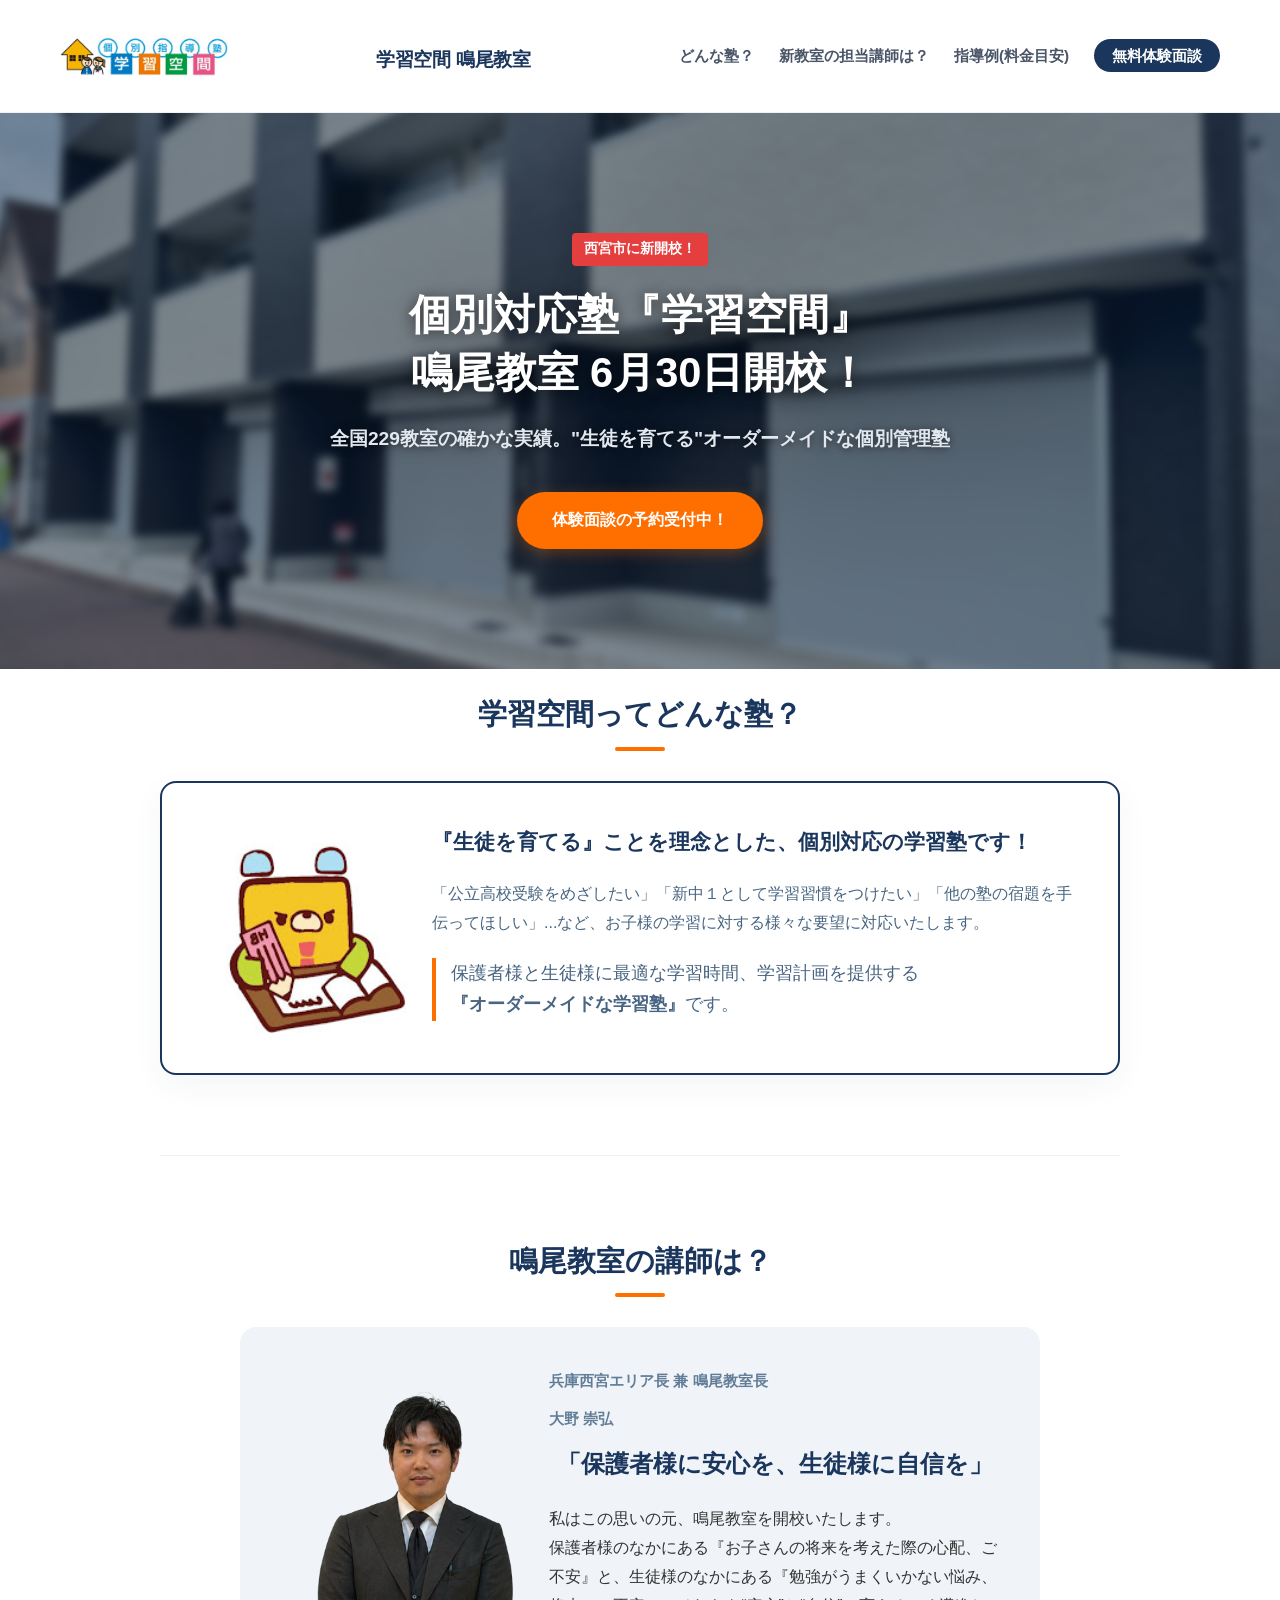
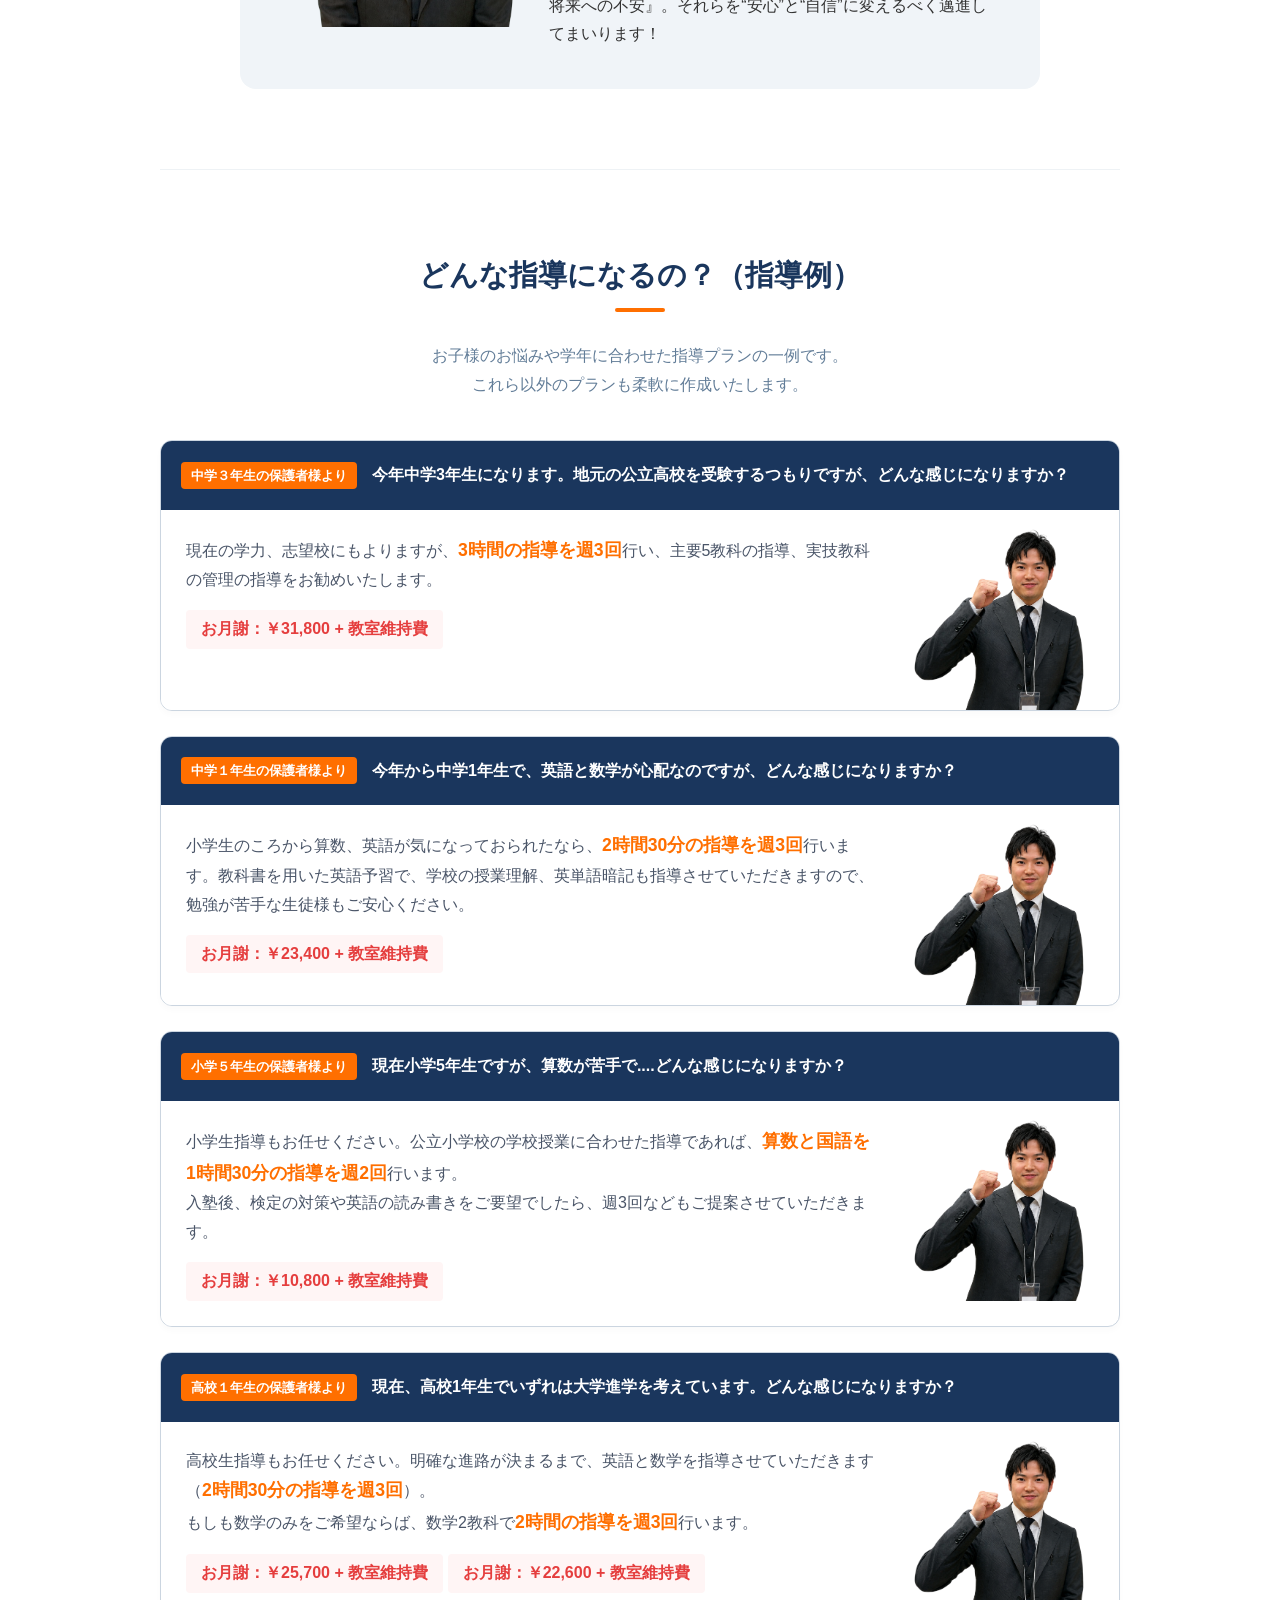
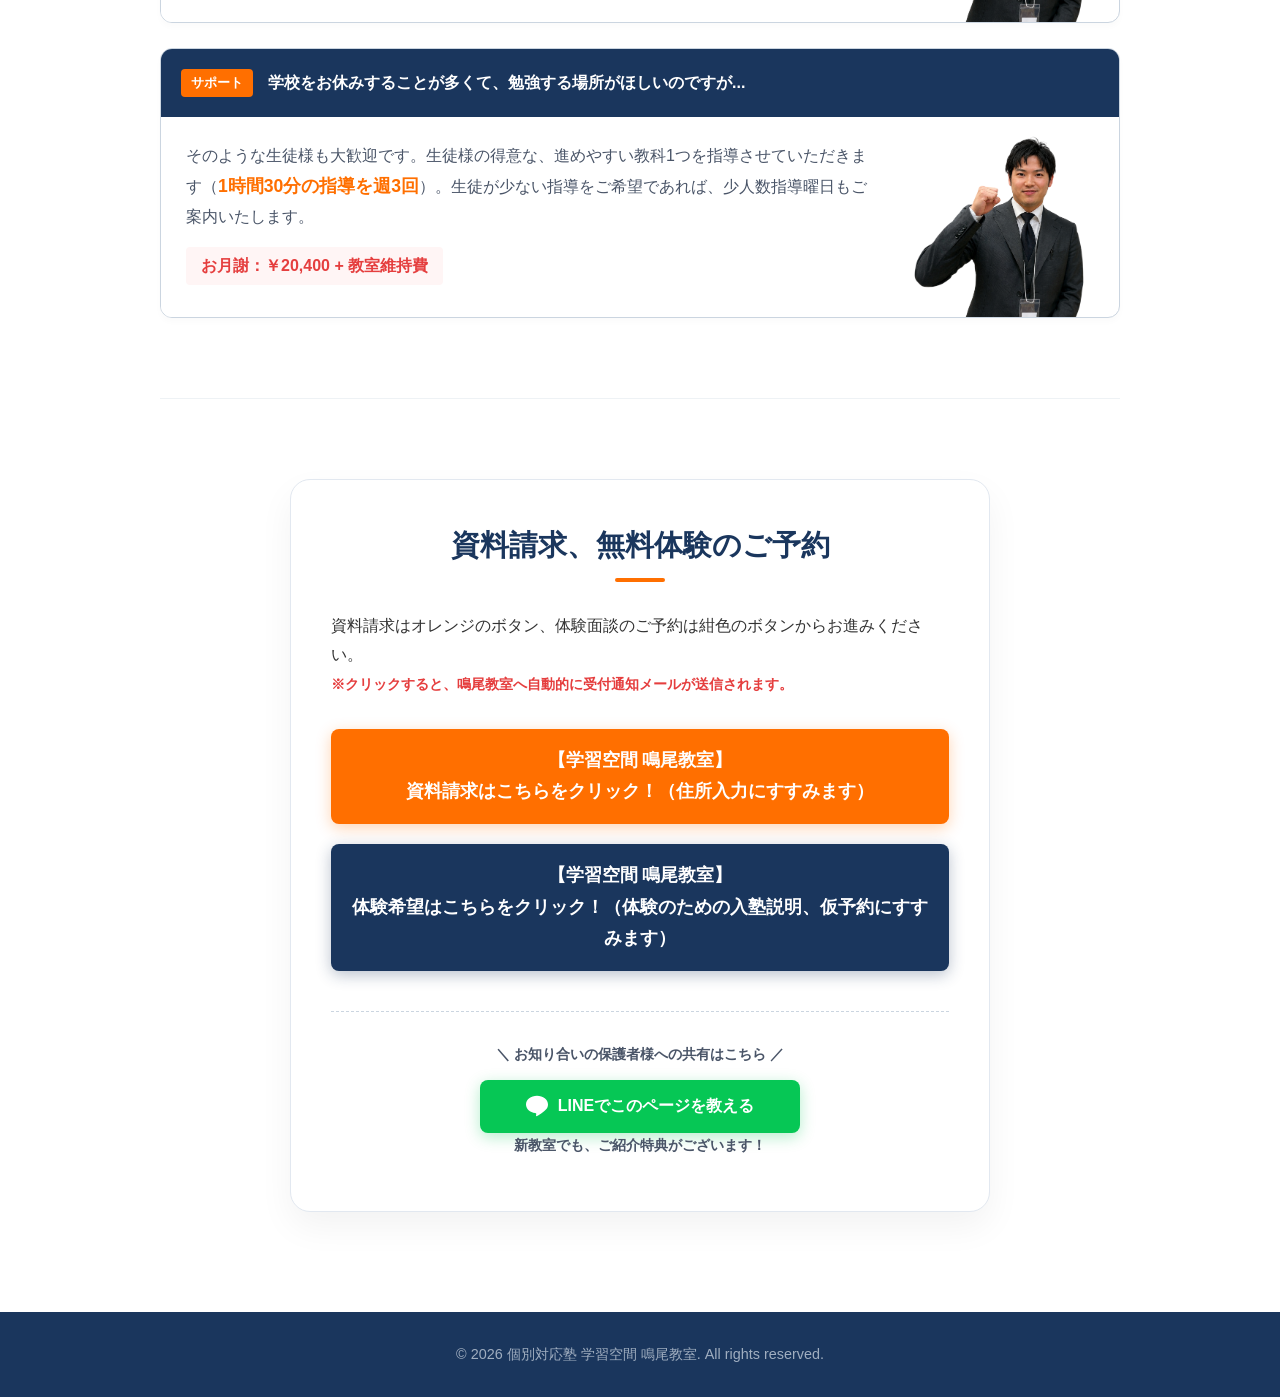
==== website-鳴尾教室紹介/index.html @ 2c4580c9 "Add files via upload" ====
<!DOCTYPE html>
<html lang="ja">

<head>
    <meta charset="UTF-8">
    <meta name="viewport" content="width=device-width, initial-scale=1.0">
    <meta name="description" content="sample text sample text sample text sample text sample text sample text ">
    <title>個別対応塾 学習空間 鳴尾教室 | 6月30日開校！</title>

    <link rel="preconnect" href="https://fonts.googleapis.com">
    <link rel="preconnect" href="https://fonts.gstatic.com" crossorigin>
    <link href="https://fonts.googleapis.com/css2?family=Noto+Sans+JP:wght@100..900&display=swap" rel="stylesheet">

    <link rel="stylesheet" href="./assets/css/sanitize.css">
    <link rel="stylesheet" href="./assets/css/style.css">
</head>

<body>

    <header class="header">
        <div class="header-container">
            <a href="https://gakushu-kukan.com/"><img class="about-image-logo01" src="./assets/images/GK_logo01.png" width="60%" height="60%" alt="About image"></a>
            <h1 class="logo">
                <a href="#">学習空間 鳴尾教室</a>
            </h1>
            <nav class="nav">
                <ul>
                    <li><a href="#about">どんな塾？</a></li>
                    <li><a href="#message">新教室の担当講師は？</a></li>
                    <li><a href="#faq">指導例(料金目安)</a></li>
                    <li><a href="#contact" class="nav-btn">無料体験面談</a></li>
                </ul>
            </nav>
        </div>
    </header>

    <section class="hero">
        <div class="hero-content">
            <span class="badge">西宮市に新開校！</span>
            <h2>個別対応塾『学習空間』<br>鳴尾教室 6月30日開校！</h2>
            <p>全国229教室の確かな実績。"生徒を育てる"オーダーメイドな個別管理塾</p>
            <a href="#contact" class="btn hero-btn">体験面談の予約受付中！</a>
        </div>
    </section>

    <main class="main-content">

        <section id="about" class="section">
            <h3 class="section-title">学習空間ってどんな塾？</h3>
            <div class="about-card">
                <figure class="about"> <img class="about-image-gakkuma01" src="./assets/images/gakkuma01.jpg" width="200" height="210" alt="About image"> <figcaption class="about-caption"> <h4>『生徒を育てる』ことを理念とした、個別対応の学習塾です！</h4>
                        <p>「公立高校受験をめざしたい」「新中１として学習習慣をつけたい」「他の塾の宿題を手伝ってほしい」...など、お子様の学習に対する様々な要望に対応いたします。</p>
                        <p class="highlight-text">保護者様と生徒様に最適な学習時間、学習計画を提供する<br><strong>『オーダーメイドな学習塾』</strong>です。</p>
                        </figcaption>    
                </figure>
            </div>
        </section>

        <hr class="divider">

        <section id="message" class="section">
            <h3 class="section-title">鳴尾教室の講師は？</h3>
                <div class="message-box">
                    <figure class="about"> <img class="about-image" src="./assets/images/Tutor_naruo_03.png" width="250" height="260" alt="About image"> <figcaption class="about-caption"> <p class="role">兵庫西宮エリア長 兼 鳴尾教室長</p>
                            <p class="role">大野 崇弘</p>
                            <h4>「保護者様に安心を、生徒様に自信を」</h4>
                            <p>私はこの思いの元、鳴尾教室を開校いたします。</p>
                            <p>保護者様のなかにある『お子さんの将来を考えた際の心配、ご不安』と、生徒様のなかにある『勉強がうまくいかない悩み、将来への不安』。それらを“安心”と“自信”に変えるべく邁進してまいります！</p>
                        </figcaption>    
                    </figure>
                </div>
        </section>

        <hr class="divider">

        <section id="faq" class="section">
            <h3 class="section-title">どんな指導になるの？（指導例）</h3>
            <p class="section-lead">お子様のお悩みや学年に合わせた指導プランの一例です。<br>
                これら以外のプランも柔軟に作成いたします。</p>
            
            <div class="faq-container">
                <div class="faq-item">
                    <div class="faq-question">
                        <span class="q-badge">中学３年生の保護者様より</span>
                        <p>今年中学3年生になります。地元の公立高校を受験するつもりですが、どんな感じになりますか？</p>
                    </div>
                    <figure class="about-presentation"> <div class="faq-answer">
                            <p>現在の学力、志望校にもよりますが、<strong>3時間の指導を週3回</strong>行い、主要5教科の指導、実技教科の管理の指導をお勧めいたします。</p>
                            <p class="price">お月謝：￥31,800 + 教室維持費</p>
                        </div>
                        <img class="about-image-tutor04" src="./assets/images/Tutor_naruo_04.png" width="200" height="200" alt="About image"> </figure>                
                </div>

                <div class="faq-item">
                    <div class="faq-question">
                        <span class="q-badge">中学１年生の保護者様より</span>
                        <p>今年から中学1年生で、英語と数学が心配なのですが、どんな感じになりますか？</p>
                    </div>
                    <figure class="about-presentation"> <div class="faq-answer">
                            <p>小学生のころから算数、英語が気になっておられたなら、<strong>2時間30分の指導を週3回</strong>行います。教科書を用いた英語予習で、学校の授業理解、英単語暗記も指導させていただきますので、勉強が苦手な生徒様もご安心ください。</p>
                            <p class="price">お月謝：￥23,400 + 教室維持費</p>
                        </div>
                        <img class="about-image-tutor04" src="./assets/images/Tutor_naruo_04.png" width="200" height="200" alt="About image"> </figure>       
                </div>

                <div class="faq-item">
                    <div class="faq-question">
                        <span class="q-badge">小学５年生の保護者様より</span>
                        <p>現在小学5年生ですが、算数が苦手で....どんな感じになりますか？</p>
                    </div>
                    <figure class="about-presentation"> <div class="faq-answer">
                            <p>小学生指導もお任せください。公立小学校の学校授業に合わせた指導であれば、<strong>算数と国語を1時間30分の指導を週2回</strong>行います。</p>
                            <p>入塾後、検定の対策や英語の読み書きをご要望でしたら、週3回などもご提案させていただきます。</p>
                            <p class="price">お月謝：￥10,800 + 教室維持費</p>
                        </div>
                        <img class="about-image-tutor04" src="./assets/images/Tutor_naruo_04.png" width="200" height="200" alt="About image"> </figure>       
                </div>

                <div class="faq-item">
                    <div class="faq-question">
                        <span class="q-badge">高校１年生の保護者様より</span>
                        <p>現在、高校1年生でいずれは大学進学を考えています。どんな感じになりますか？</p>
                    </div>
                    <figure class="about-presentation"> <div class="faq-answer">
                            <p>高校生指導もお任せください。明確な進路が決まるまで、英語と数学を指導させていただきます（<strong>2時間30分の指導を週3回</strong>）。<br>もしも数学のみをご希望ならば、数学2教科で<strong>2時間の指導を週3回</strong>行います。</p>
                            <p class="price">お月謝：￥25,700 + 教室維持費</p>
                            <p class="price">お月謝：￥22,600 + 教室維持費</p>
                        </div>
                        <img class="about-image-tutor04" src="./assets/images/Tutor_naruo_04.png" width="200" height="200" alt="About image"> </figure>  
                </div>

                <div class="faq-item">
                    <div class="faq-question">
                        <span class="q-badge">サポート</span>
                        <p>学校をお休みすることが多くて、勉強する場所がほしいのですが...</p>
                    </div>
                    <figure class="about-presentation"> <div class="faq-answer">
                            <p>そのような生徒様も大歓迎です。生徒様の得意な、進めやすい教科1つを指導させていただきます（<strong>1時間30分の指導を週3回</strong>）。生徒が少ない指導をご希望であれば、少人数指導曜日もご案内いたします。</p>
                            <p class="price">お月謝：￥20,400 + 教室維持費</p>
                        </div>
                        <img class="about-image-tutor04" src="./assets/images/Tutor_naruo_04.png" width="200" height="200" alt="About image"> </figure>  
                </div>
            </div>
        </section>

        <hr class="divider">

        <section id="contact" class="section">
            <div class="contact-box">
                <h3 class="section-title">資料請求、無料体験のご予約</h3>
                <p class="contact-lead">資料請求はオレンジのボタン、体験面談のご予約は紺色のボタンからお進みください。
                    <br><span style="font-size: 0.9rem; color: #e53e3e; font-weight: bold;">※クリックすると、鳴尾教室へ自動的に受付通知メールが送信されます。</span></p>
                
                <div class="contact-links-container">
                    <a href="https://gakushu-kukan.net/2/gkform/form?f=mqEOOa2jtsBx" target="_blank" class="btn submit-btn" onclick="sendNotification('資料請求ボタン');">
                        【学習空間 鳴尾教室】<br>資料請求はこちらをクリック！（住所入力にすすみます）
                    </a>
                    
                    <a href="https://gakushu-kukan.net/2/gkform/form?f=J35WNnVcbV0r" target="_blank" class="btn submit-btn btn-secondary" onclick="sendNotification('体験希望ボタン');">
                        【学習空間 鳴尾教室】<br>体験希望はこちらをクリック！（体験のための入塾説明、仮予約にすすみます）
                    </a>
                </div>
                
<div class="share-box">
                    <p class="share-lead">＼ お知り合いの保護者様への共有はこちら ／</p>
                    <a href="https://social-plugins.line.me/lineit/share?url=https://gakushu-kukan.com/" target="_blank" class="btn line-share-btn">
                        <svg class="line-icon" viewBox="0 0 24 24" xmlns="http://www.w3.org/2000/svg">
                            <path d="M24 10.304c0-5.231-5.384-9.482-12-9.482S0 5.073 0 10.304c0 4.689 4.269 8.604 10.04 9.356.39.084.922.258 1.057.592.122.303.08.777.039 1.084l-.171 1.026c-.05.304-.242 1.192 1.042.65 1.284-.541 6.921-4.076 9.439-6.977C23.154 14.862 24 12.72 24 10.304z"/>
                        </svg>
                        LINEでこのページを教える
                    </a>
                    <p class="share-lead">新教室でも、ご紹介特典がございます！</p>
                </div>
                </div>
        </section>

    </main>

    <footer class="footer">
        <p>&copy; 2026 個別対応塾 学習空間 鳴尾教室. All rights reserved.</p>
    </footer>

    <script type="text/javascript">
    function sendNotification(buttonName) {
        const formUrl = "https://docs.google.com/forms/u/0/d/e/1FAIpQLSd9dBT0DXfvvDGVi99Nk13bmkIhNffa27j2KMlPgGyUOoUS1g/formResponse";
        
        const formData = new FormData();
        formData.append("entry.1852084606", "鳴尾教室LPにて「" + buttonName + "」がクリックされました");

        fetch(formUrl, {
            method: "POST",
            body: formData,
            mode: "no-cors"
        }).catch(function(error) {
            console.log("Notification send log:", error);
        });
    }
    </script>
</body>
</html>
---- website-鳴尾教室紹介/assets/css/sanitize.css ----
/* Document
 * ========================================================================== */

/**
 * Add border box sizing in all browsers (opinionated).
 */

*,
::before,
::after {
  box-sizing: border-box;
}

/**
 * 1. Add text decoration inheritance in all browsers (opinionated).
 * 2. Add vertical alignment inheritance in all browsers (opinionated).
 */

::before,
::after {
  text-decoration: inherit; /* 1 */
  vertical-align: inherit; /* 2 */
}

/**
 * 1. Use the default cursor in all browsers (opinionated).
 * 2. Change the line height in all browsers (opinionated).
 * 3. Use a 4-space tab width in all browsers (opinionated).
 * 4. Remove the grey highlight on links in iOS (opinionated).
 * 5. Prevent adjustments of font size after orientation changes in
 *    IE on Windows Phone and in iOS.
 * 6. Breaks words to prevent overflow in all browsers (opinionated).
 */

html {
  cursor: default; /* 1 */
  line-height: 1.5; /* 2 */
  -moz-tab-size: 4; /* 3 */
  tab-size: 4; /* 3 */
  -webkit-tap-highlight-color: transparent /* 4 */;
  -ms-text-size-adjust: 100%; /* 5 */
  -webkit-text-size-adjust: 100%; /* 5 */
  word-break: break-word; /* 6 */
}

/* Sections
 * ========================================================================== */

/**
 * Remove the margin in all browsers (opinionated).
 */

body {
  margin: 0;
}

/**
 * Correct the font size and margin on `h1` elements within `section` and
 * `article` contexts in Chrome, Edge, Firefox, and Safari.
 */

h1 {
  font-size: 2em;
  margin: 0.67em 0;
}

/* Grouping content
 * ========================================================================== */

/**
 * Remove the margin on nested lists in Chrome, Edge, IE, and Safari.
 */

dl dl,
dl ol,
dl ul,
ol dl,
ul dl {
  margin: 0;
}

/**
 * Remove the margin on nested lists in Edge 18- and IE.
 */

ol ol,
ol ul,
ul ol,
ul ul {
  margin: 0;
}

/**
 * 1. Add the correct sizing in Firefox.
 * 2. Show the overflow in Edge 18- and IE.
 */

hr {
  height: 0; /* 1 */
  overflow: visible; /* 2 */
}

/**
 * Add the correct display in IE.
 */

main {
  display: block;
}

/**
 * Remove the list style on navigation lists in all browsers (opinionated).
 */

nav ol,
nav ul {
  list-style: none;
  padding: 0;
}

/**
 * 1. Correct the inheritance and scaling of font size in all browsers.
 * 2. Correct the odd `em` font sizing in all browsers.
 */

pre {
  font-family: monospace, monospace; /* 1 */
  font-size: 1em; /* 2 */
}

/* Text-level semantics
 * ========================================================================== */

/**
 * Remove the gray background on active links in IE 10.
 */

a {
  background-color: transparent;
}

/**
 * Add the correct text decoration in Edge 18-, IE, and Safari.
 */

abbr[title] {
  text-decoration: underline;
  text-decoration: underline dotted;
}

/**
 * Add the correct font weight in Chrome, Edge, and Safari.
 */

b,
strong {
  font-weight: bolder;
}

/**
 * 1. Correct the inheritance and scaling of font size in all browsers.
 * 2. Correct the odd `em` font sizing in all browsers.
 */

code,
kbd,
samp {
  font-family: monospace, monospace; /* 1 */
  font-size: 1em; /* 2 */
}

/**
 * Add the correct font size in all browsers.
 */

small {
  font-size: 80%;
}

/* Embedded content
 * ========================================================================== */

/*
 * Change the alignment on media elements in all browsers (opinionated).
 */

audio,
canvas,
iframe,
img,
svg,
video {
  vertical-align: middle;
}

/**
 * Add the correct display in IE 9-.
 */

audio,
video {
  display: inline-block;
}

/**
 * Add the correct display in iOS 4-7.
 */

audio:not([controls]) {
  display: none;
  height: 0;
}

/**
 * Remove the border on iframes in all browsers (opinionated).
 */

iframe {
  border-style: none;
}

/**
 * Remove the border on images within links in IE 10-.
 */

img {
  border-style: none;
}

/**
 * Change the fill color to match the text color in all browsers (opinionated).
 */

svg:not([fill]) {
  fill: currentColor;
}

/**
 * Hide the overflow in IE.
 */

svg:not(:root) {
  overflow: hidden;
}

/* Tabular data
 * ========================================================================== */

/**
 * Collapse border spacing in all browsers (opinionated).
 */

table {
  border-collapse: collapse;
}

/* Forms
 * ========================================================================== */

/**
 * Remove the margin on controls in Safari.
 */

button,
input,
select {
  margin: 0;
}

/**
 * 1. Show the overflow in IE.
 * 2. Remove the inheritance of text transform in Edge 18-, Firefox, and IE.
 */

button {
  overflow: visible; /* 1 */
  text-transform: none; /* 2 */
}

/**
 * Correct the inability to style buttons in iOS and Safari.
 */

button,
[type="button"],
[type="reset"],
[type="submit"] {
  -webkit-appearance: button;
}

/**
 * 1. Change the inconsistent appearance in all browsers (opinionated).
 * 2. Correct the padding in Firefox.
 */

fieldset {
  border: 1px solid #a0a0a0; /* 1 */
  padding: 0.35em 0.75em 0.625em; /* 2 */
}

/**
 * Show the overflow in Edge 18- and IE.
 */

input {
  overflow: visible;
}

/**
 * 1. Correct the text wrapping in Edge 18- and IE.
 * 2. Correct the color inheritance from `fieldset` elements in IE.
 */

legend {
  color: inherit; /* 2 */
  display: table; /* 1 */
  max-width: 100%; /* 1 */
  white-space: normal; /* 1 */
}

/**
 * 1. Add the correct display in Edge 18- and IE.
 * 2. Add the correct vertical alignment in Chrome, Edge, and Firefox.
 */

progress {
  display: inline-block; /* 1 */
  vertical-align: baseline; /* 2 */
}

/**
 * Remove the inheritance of text transform in Firefox.
 */

select {
  text-transform: none;
}

/**
 * 1. Remove the margin in Firefox and Safari.
 * 2. Remove the default vertical scrollbar in IE.
 * 3. Change the resize direction in all browsers (opinionated).
 */

textarea {
  margin: 0; /* 1 */
  overflow: auto; /* 2 */
  resize: vertical; /* 3 */
}

/**
 * Remove the padding in IE 10-.
 */

[type="checkbox"],
[type="radio"] {
  padding: 0;
}

/**
 * 1. Correct the odd appearance in Chrome, Edge, and Safari.
 * 2. Correct the outline style in Safari.
 */

[type="search"] {
  -webkit-appearance: textfield; /* 1 */
  outline-offset: -2px; /* 2 */
}

/**
 * Correct the cursor style of increment and decrement buttons in Safari.
 */

::-webkit-inner-spin-button,
::-webkit-outer-spin-button {
  height: auto;
}

/**
 * Correct the text style of placeholders in Chrome, Edge, and Safari.
 */

::-webkit-input-placeholder {
  color: inherit;
  opacity: 0.54;
}

/**
 * Remove the inner padding in Chrome, Edge, and Safari on macOS.
 */

::-webkit-search-decoration {
  -webkit-appearance: none;
}

/**
 * 1. Correct the inability to style upload buttons in iOS and Safari.
 * 2. Change font properties to `inherit` in Safari.
 */

::-webkit-file-upload-button {
  -webkit-appearance: button; /* 1 */
  font: inherit; /* 2 */
}

/**
 * Remove the inner border and padding of focus outlines in Firefox.
 */

::-moz-focus-inner {
  border-style: none;
  padding: 0;
}

/**
 * Restore the focus outline styles unset by the previous rule in Firefox.
 */

:-moz-focusring {
  outline: 1px dotted ButtonText;
}

/**
 * Remove the additional :invalid styles in Firefox.
 */

:-moz-ui-invalid {
  box-shadow: none;
}

/* Interactive
 * ========================================================================== */

/*
 * Add the correct display in Edge 18- and IE.
 */

details {
  display: block;
}

/*
 * Add the correct styles in Edge 18-, IE, and Safari.
 */

dialog {
  background-color: white;
  border: solid;
  color: black;
  display: block;
  height: -moz-fit-content;
  height: -webkit-fit-content;
  height: fit-content;
  left: 0;
  margin: auto;
  padding: 1em;
  position: absolute;
  right: 0;
  width: -moz-fit-content;
  width: -webkit-fit-content;
  width: fit-content;
}

dialog:not([open]) {
  display: none;
}

/*
 * Add the correct display in all browsers.
 */

summary {
  display: list-item;
}

/* Scripting
 * ========================================================================== */

/**
 * Add the correct display in IE 9-.
 */

canvas {
  display: inline-block;
}

/**
 * Add the correct display in IE.
 */

template {
  display: none;
}

/* User interaction
 * ========================================================================== */

/*
 * 1. Remove the tapping delay in IE 10.
 * 2. Remove the tapping delay on clickable elements
      in all browsers (opinionated).
 */

a,
area,
button,
input,
label,
select,
summary,
textarea,
[tabindex] {
  -ms-touch-action: manipulation; /* 1 */
  touch-action: manipulation; /* 2 */
}

/**
 * Add the correct display in IE 10-.
 */

[hidden] {
  display: none;
}

/* Accessibility
 * ========================================================================== */

/**
 * Change the cursor on busy elements in all browsers (opinionated).
 */

[aria-busy="true"] {
  cursor: progress;
}

/*
 * Change the cursor on control elements in all browsers (opinionated).
 */

[aria-controls] {
  cursor: pointer;
}

/*
 * Change the cursor on disabled, not-editable, or otherwise
 * inoperable elements in all browsers (opinionated).
 */

[aria-disabled="true"],
[disabled] {
  cursor: not-allowed;
}

/*
 * Change the display on visually hidden accessible elements
 * in all browsers (opinionated).
 */

[aria-hidden="false"][hidden] {
  display: initial;
}

[aria-hidden="false"][hidden]:not(:focus) {
  clip: rect(0, 0, 0, 0);
  position: absolute;
}
---- website-鳴尾教室紹介/assets/css/style.css ----
/* ==========================================================================
   共通設定とリセット
   ========================================================================== */
* {
    box-sizing: border-box;
    margin: 0;
    padding: 0;
}

html {
    scroll-behavior: smooth;
    font-family: "Helvetica Neue", Arial, "Hiragino Kaku Gothic ProN", "Hiragino Sans", Meiryo, sans-serif;
    color: #333;
    line-height: 1.8;
}

a {
    color: inherit;
    text-decoration: none;
}

ul {
    list-style: none;
}

.main-content {
    max-width: 1000px;
    margin: 0 auto;
    padding: 0 20px;
}

.divider {
    border: none;
    border-top: 1px solid #eef2f5;
    margin: 60px 0;
}

/* ボタンの共通デザイン */
.btn {
    display: inline-block;
    background-color: #ff6f00; /* 親しみやすく目立つオレンジ */
    color: #fff;
    padding: 14px 35px;
    border-radius: 50px;
    font-weight: bold;
    box-shadow: 0 4px 15px rgba(255, 111, 0, 0.3);
    transition: all 0.3s ease;
    border: none;
    cursor: pointer;
    text-align: center;
}

.btn:hover {
    background-color: #e66400;
    transform: translateY(-2px);
    box-shadow: 0 6px 20px rgba(255, 111, 0, 0.4);
}

/* ==========================================================================
   ヘッダー (ナビゲーション) - 高さを少し抑えたスリム版
   ========================================================================== */
.header {
    background-color: rgba(255, 255, 255, 0.95);
    border-bottom: 1px solid #eef2f5;
    position: sticky;
    top: 0;
    z-index: 100;
    backdrop-filter: blur(5px);
}

.header-container {
    max-width: 1200px;
    margin: 0 auto;
    padding: 6px 20px; /* 上下余白を15pxから6pxに縮小し、ヘッダーをスリムに */
    display: flex;
    justify-content: space-between;
    align-items: center;
}

/* 公式ロゴ画像のサイズコントロール */
.about-image-logo01 {
    display: block;
    max-height: 42px;  /* ロゴの最大高さを抑えてヘッダーの肥大化を防ぎます */
    width: auto;       /* 縦横比を維持したまま綺麗に縮小します */
    object-fit: contain;
}

.logo a {
    color: #1a365d;
    font-size: 1.2rem; /* ロゴ画像とのバランスを考えて文字サイズを微調整 */
    font-weight: bold;
    letter-spacing: -0.25px;
}

.nav ul {
    display: flex;
    align-items: center;
    gap: 25px;
}

.nav a {
    color: #4a5568;
    font-size: 0.95rem;
    font-weight: bold;
    transition: color 0.2s;
}

.nav a:hover {
    color: #ff6f00;
}

.nav .nav-btn {
    background-color: #1a365d; /* 紺色 */
    color: #fff;
    padding: 8px 18px;
    border-radius: 20px;
}

.nav .nav-btn:hover {
    background-color: #2c5282;
    color: #fff;
}

/* ==========================================================================
   メインビジュアル (Hero) - パス＆文字色修正版
   ========================================================================== */
.hero {
    position: relative;        /* 子要素や疑似要素の基準位置にする */
    padding: 120px 20px;
    text-align: center;
    overflow: hidden;          /* ぼかしてはみ出た画像を枠内に収める */
    background-color: #0f233c; /* 画像の裏側を少し暗めの紺色にして、白い文字を浮き立たせる */
}

/* 背景画像だけをコントロールする「裏側の膜」 */
.hero::before {
    content: '';
    position: absolute;
    top: -20px;        /* ぼかした時の端の白いモヤを隠すために少し広げる */
    left: -20px;
    right: -20px;
    bottom: -20px;
    
    /* cssフォルダから1つ外に出て（..）、imagesフォルダの store01.png を見に行きます */
    background-image: url('../images/store01.png');
    
    background-size: cover;
    background-position: center;
    background-repeat: no-repeat;
    
    filter: blur(5px);        /* ぼかしの強さ */
    opacity: 0.5;             /* 画像の透明度（50%）。文字を読みやすく、かつ写真も見える絶妙な濃さです */
    
    z-index: 1;               /* 文字の後ろ（裏側）に配置 */
}

/* 中の文字やボタンを画像より前に出す設定 */
.hero-content {
    position: relative;
    z-index: 2;               /* 背景（z-index: 1）よりも手前に表示させる */
}

.badge {
    display: inline-block;
    background-color: #e53e3e;
    color: #fff;
    padding: 4px 12px;
    border-radius: 4px;
    font-weight: bold;
    font-size: 0.85rem;
    margin-bottom: 20px;
}

.hero-content h2 {
    color: #ffffff;           /* 背景画像の上でもパッと読めるように白文字にしました */
    font-size: 2.6rem;
    margin-bottom: 20px;
    line-height: 1.4;
    text-shadow: 0 2px 15px rgba(0, 0, 0, 0.6); /* 文字の周りに薄い影を入れて読みやすくしています */
}

.hero-content p {
    color: #e2e8f0;           /* 説明文も読みやすい明るいグレーに変更しました */
    margin-bottom: 35px;
    font-size: 1.2rem;
    font-weight: bold;
    text-shadow: 0 1px 8px rgba(0, 0, 0, 0.6);
}

/* ==========================================================================
   セクション共通設定
   ========================================================================== */
.section {
    padding: 20px 0;
}

.section-title {
    color: #1a365d;
    font-size: 1.8rem;
    text-align: center;
    margin-bottom: 40px;
    position: relative;
}

.section-title::after {
    content: '';
    position: absolute;
    bottom: -10px;
    left: 50%;
    transform: translateX(-50%);
    width: 50px;
    height: 4px;
    background-color: #ff6f00;
    border-radius: 2px;
}

.section-lead {
    text-align: center;
    color: #627d98;
    margin-bottom: 40px;
    max-width: 700px;
    margin-left: auto;
    margin-right: auto;
}

/* ==========================================================================
   各セクションのデザイン
   ========================================================================== */

/* どんな塾？ */
.about-card {
    background-color: #fff;
    border: 2px solid #1a365d;
    padding: 40px;
    border-radius: 16px;
    box-shadow: 0 10px 30px rgba(26, 54, 93, 0.05);
}

.about-card h4 {
    color: #1a365d;
    font-size: 1.3rem;
    margin-bottom: 20px;
}

.about-card p {
    margin-bottom: 20px;
    color: #486581;
}

.about-image-gakkuma01 {
    margin: 0;
    padding-top: 10px;
    padding-right: 10px;
}

.highlight-text {
    font-size: 1.1rem;
    border-left: 4px solid #ff6f00;
    padding-left: 15px;
    margin-bottom: 0 !important;
}

/* 講師の想い */
.message-box {
    background-color: #f0f4f8;
    padding: 40px;
    border-radius: 16px;
    text-align: center;
    max-width: 800px;
    margin: 0 auto;
}

.message-box .role {
    color: #627d98;
    font-weight: bold;
    font-size: 0.95rem;
    margin-bottom: 10px;
}

.message-box h4 {
    color: #1a365d;
    font-size: 1.5rem;
    margin-bottom: 20px;
}

.message-box p {
    text-align: left;
}

.about {
    margin: 0;
    display: flex; /* 子要素を横並びにして表示する */
    padding-left: 15px;
}

.about-caption {
    padding-left: 15px;
}

/* 指導例 (Q&A) */
.faq-container {
    display: flex;
    flex-direction: column;
    gap: 25px;
}

.faq-item {
    background-color: #fff;
    border: 1px solid #cbd5e0;
    border-radius: 12px;
    overflow: hidden;
    box-shadow: 0 4px 6px rgba(0,0,0,0.02);
}

.faq-question {
    background-color: #1a365d;
    color: #fff;
    padding: 20px;
    display: flex;
    align-items: center;
    gap: 15px;
    font-weight: bold;
}

.q-badge {
    background-color: #ff6f00;
    color: #fff;
    padding: 2px 10px;
    border-radius: 4px;
    font-size: 0.8rem;
    white-space: nowrap;
}

.faq-answer {
    padding: 25px;
    background-color: #fff;
    color: #4a5568;
}

.about-presentation {
    margin: 0;
    display: flex; /* 子要素を横並びにして表示する */
    padding-right: 15px;
}

.about-image-tutor04 {
    margin: 0;
    padding-top: 10px;
    padding-right: 10px;
}

.faq-answer strong {
    color: #ff6f00;
    font-size: 1.1rem;
}

.price {
    margin-top: 15px;
    font-weight: bold;
    color: #e53e3e;
    background-color: #fff5f5;
    display: inline-block;
    padding: 5px 15px;
    border-radius: 4px;
}

/* お問い合わせエリア（2連ボタンの配置とデザイン調整） */
.contact-box {
    background-color: #ffffff;
    border: 1px solid #e2e8f0;
    padding: 40px;
    border-radius: 20px;
    box-shadow: 0 15px 35px rgba(0,0,0,0.05);
    max-width: 700px;
    margin: 0 auto;
}

.contact-links-container {
    display: flex;
    flex-direction: column;
    gap: 20px;
    margin-top: 30px;
}

.submit-btn {
    width: 100%;
    border-radius: 8px;
    font-size: 1.1rem;
    padding: 16px;
}

/* 2つ目のネイビーボタン用のスタイル */
.submit-btn.btn-secondary {
    background-color: #1a365d;
    box-shadow: 0 4px 15px rgba(26, 54, 93, 0.3);
}

.submit-btn.btn-secondary:hover {
    background-color: #2c5282;
    transform: translateY(-2px);
    box-shadow: 0 6px 20px rgba(26, 54, 93, 0.4);
}
/* ==========================================================================
   LINE共有ボタンのデザイン
   ========================================================================== */
.share-box {
    margin-top: 40px;
    padding-top: 30px;
    border-top: 1px dashed #cbd5e0;
    text-align: center;
}

.share-lead {
    font-size: 0.9rem;
    font-weight: bold;
    color: #4a5568;
    margin-bottom: 12px;
}

.line-share-btn {
    background-color: #06C755; /* LINE公式のブランドカラー */
    box-shadow: 0 4px 15px rgba(6, 199, 85, 0.3);
    padding: 12px 30px;
    font-size: 1rem;
    display: inline-flex;
    align-items: center;
    justify-content: center;
    gap: 10px;
    width: 100%;
    max-width: 320px; /* スマホでもパソコンでも押しやすいサイズ */
    border-radius: 8px;
}

.line-share-btn:hover {
    background-color: #05b34c;
    box-shadow: 0 6px 20px rgba(6, 199, 85, 0.4);
    transform: translateY(-2px);
}

.line-icon {
    width: 22px;      /* アイコンの横幅 */
    height: 22px;     /* アイコンの縦幅 */
    fill: #ffffff;    /* アイコンの色を白に指定 */
}

/* ==========================================================================
   フッター
   ========================================================================== */
.footer {
    background-color: #1a365d;
    color: #a0aec0;
    text-align: center;
    padding: 30px 20px;
    margin-top: 80px;
    font-size: 0.9rem;
}

/* ==========================================================================
   レスポンシブ対応（画面サイズに応じたレイアウト調整）
   ========================================================================== */

/* タブレット（画面幅 768px 以下） */
@media (max-width: 768px) {
    .hero {
        padding: 80px 20px;
    }
    .hero-content h2 {
        font-size: 2rem;
    }
    .faq-question {
        flex-direction: column;
        align-items: flex-start;
        gap: 8px;
    }
}

/* スマホ（画面幅 560px 以下） */
@media (max-width: 560px) {
    .header-container {
        flex-direction: column;
        gap: 15px;
        text-align: center;
    }
    .nav ul {
        gap: 12px;
        flex-wrap: wrap;
        justify-content: center;
    }
    .nav a {
        font-size: 0.85rem;
    }
    .hero {
        padding: 60px 15px;
        /* 丸みの設定（border-radius）を完全に削除しました */
    }
    .hero-content h2 {
        font-size: 1.6rem;
    }
    .hero-content p {
        font-size: 1rem;
    }
    .about-card, .message-box, .contact-box {
        padding: 20px 15px;
    }
    .section-title {
        font-size: 1.5rem;
    }
}
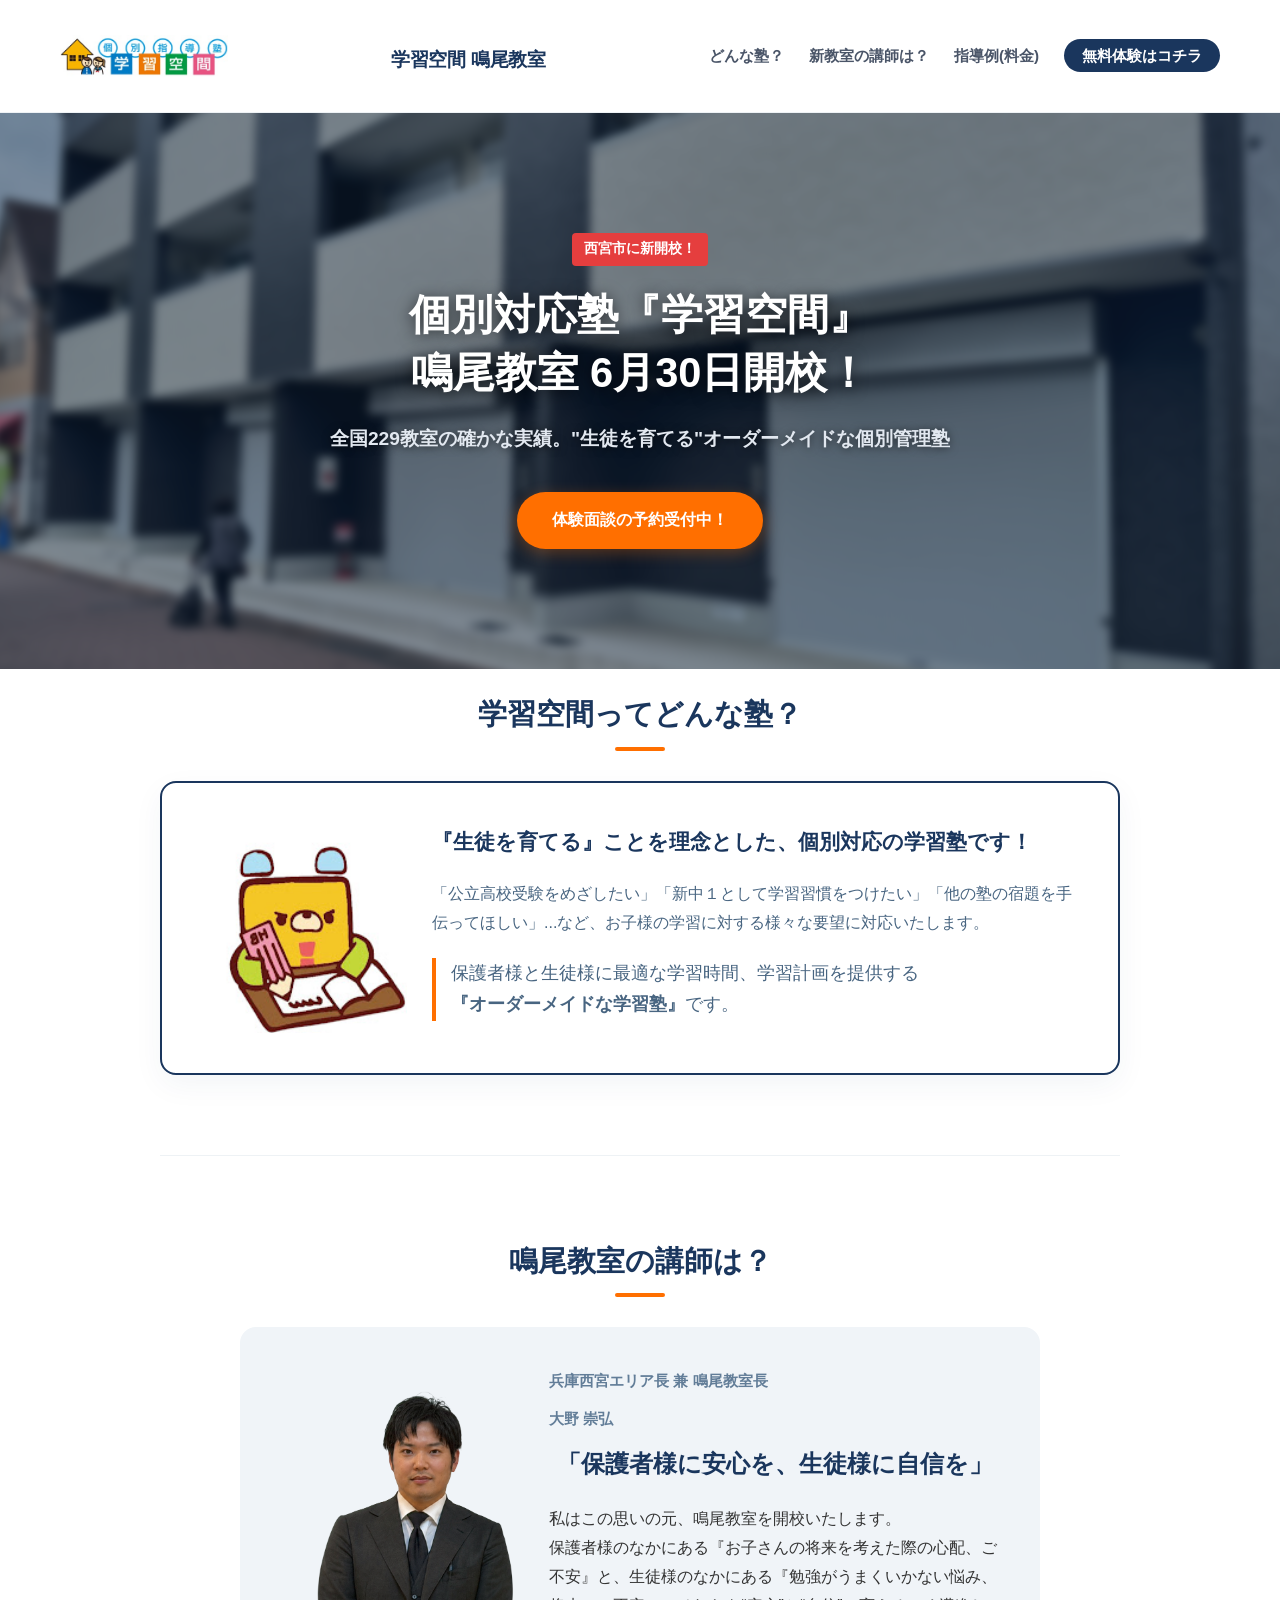
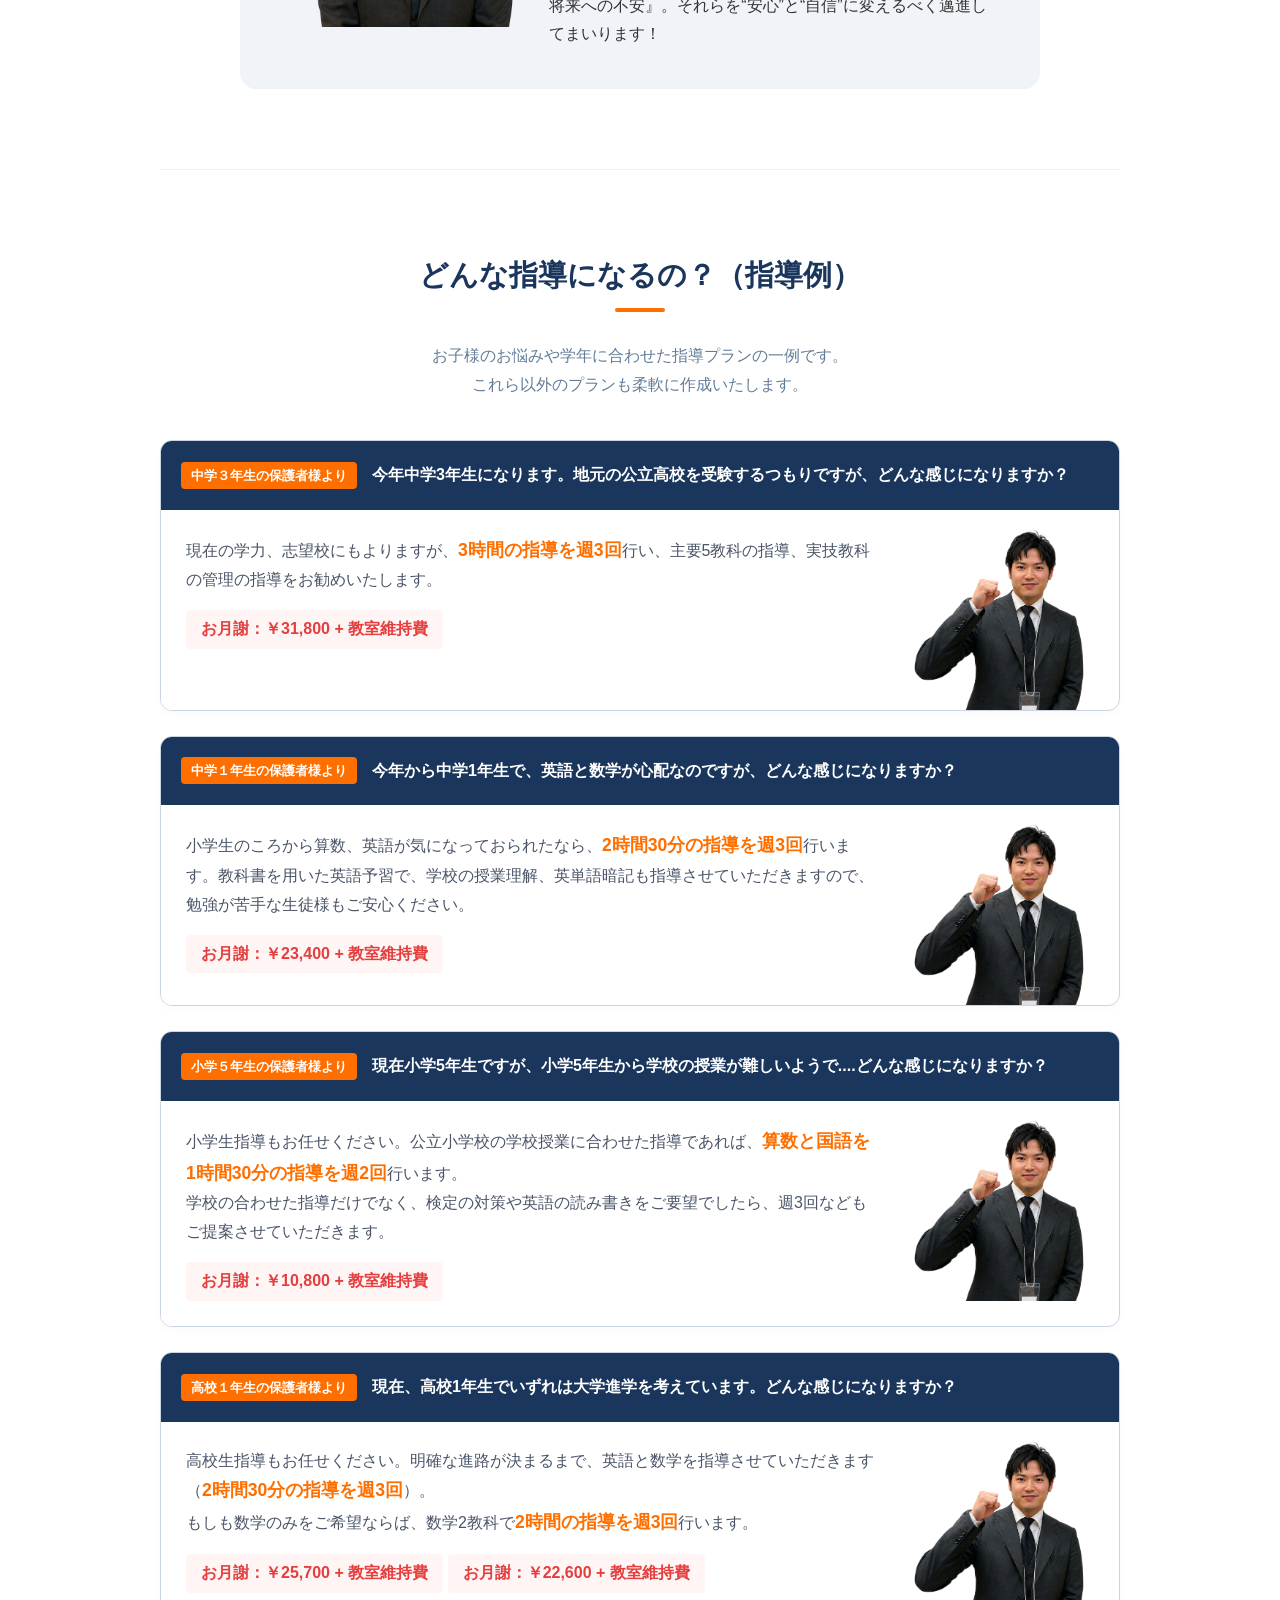
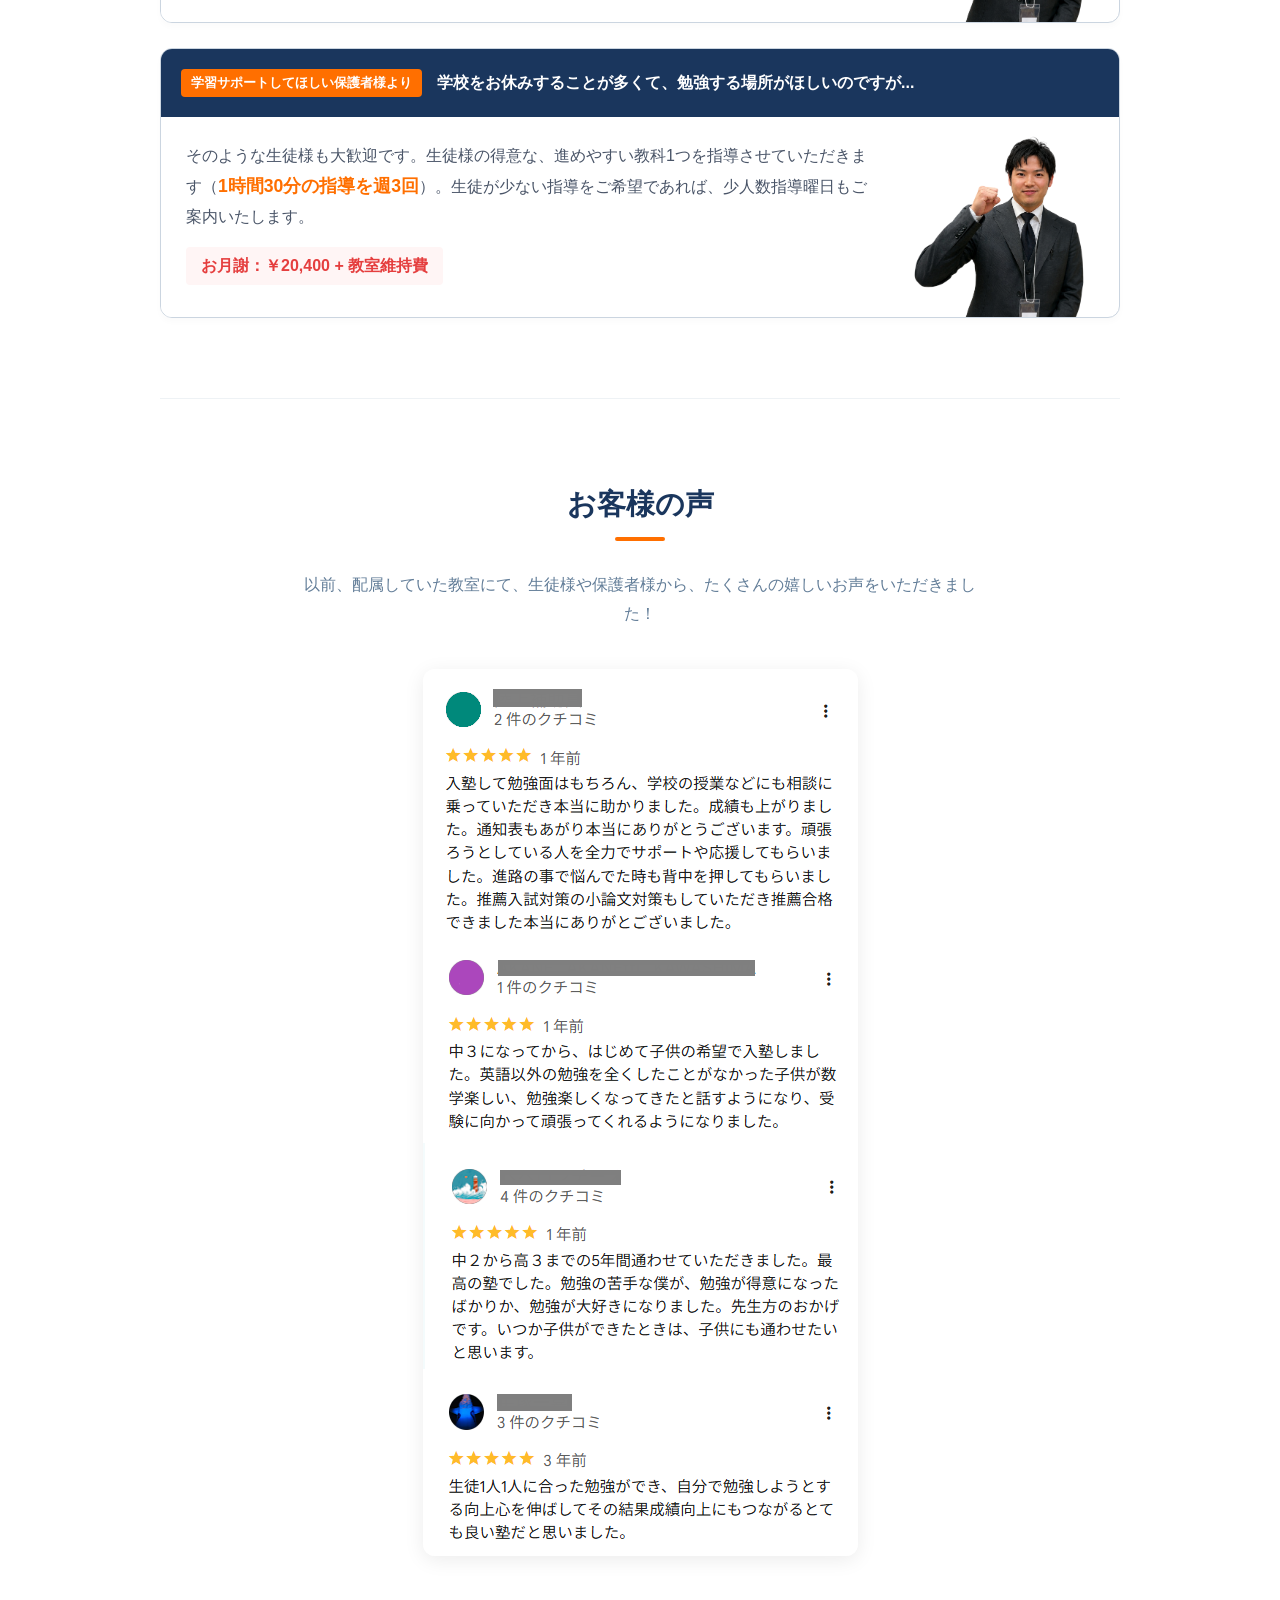
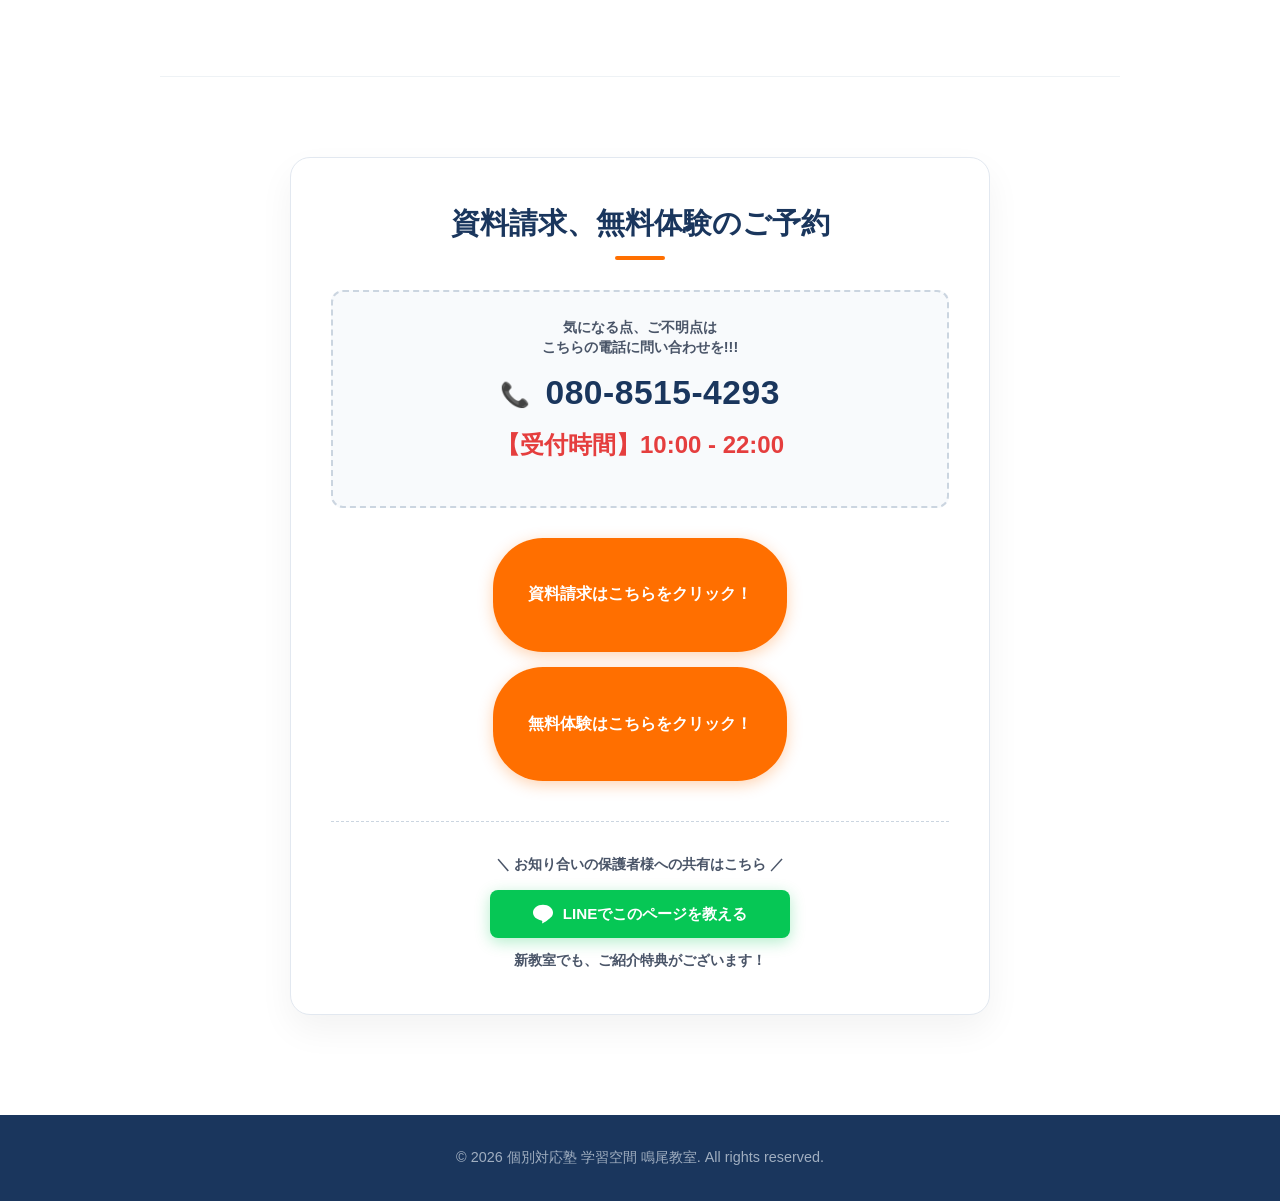
==== commit cf678dab: "Add files via upload" ====
--- a/website-鳴尾教室紹介/index.html
+++ b/website-鳴尾教室紹介/index.html
@@ -1,200 +1,219 @@
-<!DOCTYPE html>
-<html lang="ja">
-
-<head>
-    <meta charset="UTF-8">
-    <meta name="viewport" content="width=device-width, initial-scale=1.0">
-    <meta name="description" content="sample text sample text sample text sample text sample text sample text ">
-    <title>個別対応塾 学習空間 鳴尾教室 | 6月30日開校！</title>
-
-    <link rel="preconnect" href="https://fonts.googleapis.com">
-    <link rel="preconnect" href="https://fonts.gstatic.com" crossorigin>
-    <link href="https://fonts.googleapis.com/css2?family=Noto+Sans+JP:wght@100..900&display=swap" rel="stylesheet">
-
-    <link rel="stylesheet" href="./assets/css/sanitize.css">
-    <link rel="stylesheet" href="./assets/css/style.css">
-</head>
-
-<body>
-
-    <header class="header">
-        <div class="header-container">
-            <a href="https://gakushu-kukan.com/"><img class="about-image-logo01" src="./assets/images/GK_logo01.png" width="60%" height="60%" alt="About image"></a>
-            <h1 class="logo">
-                <a href="#">学習空間 鳴尾教室</a>
-            </h1>
-            <nav class="nav">
-                <ul>
-                    <li><a href="#about">どんな塾？</a></li>
-                    <li><a href="#message">新教室の担当講師は？</a></li>
-                    <li><a href="#faq">指導例(料金目安)</a></li>
-                    <li><a href="#contact" class="nav-btn">無料体験面談</a></li>
-                </ul>
-            </nav>
-        </div>
-    </header>
-
-    <section class="hero">
-        <div class="hero-content">
-            <span class="badge">西宮市に新開校！</span>
-            <h2>個別対応塾『学習空間』<br>鳴尾教室 6月30日開校！</h2>
-            <p>全国229教室の確かな実績。"生徒を育てる"オーダーメイドな個別管理塾</p>
-            <a href="#contact" class="btn hero-btn">体験面談の予約受付中！</a>
-        </div>
-    </section>
-
-    <main class="main-content">
-
-        <section id="about" class="section">
-            <h3 class="section-title">学習空間ってどんな塾？</h3>
-            <div class="about-card">
-                <figure class="about"> <img class="about-image-gakkuma01" src="./assets/images/gakkuma01.jpg" width="200" height="210" alt="About image"> <figcaption class="about-caption"> <h4>『生徒を育てる』ことを理念とした、個別対応の学習塾です！</h4>
-                        <p>「公立高校受験をめざしたい」「新中１として学習習慣をつけたい」「他の塾の宿題を手伝ってほしい」...など、お子様の学習に対する様々な要望に対応いたします。</p>
-                        <p class="highlight-text">保護者様と生徒様に最適な学習時間、学習計画を提供する<br><strong>『オーダーメイドな学習塾』</strong>です。</p>
-                        </figcaption>    
-                </figure>
-            </div>
-        </section>
-
-        <hr class="divider">
-
-        <section id="message" class="section">
-            <h3 class="section-title">鳴尾教室の講師は？</h3>
-                <div class="message-box">
-                    <figure class="about"> <img class="about-image" src="./assets/images/Tutor_naruo_03.png" width="250" height="260" alt="About image"> <figcaption class="about-caption"> <p class="role">兵庫西宮エリア長 兼 鳴尾教室長</p>
-                            <p class="role">大野 崇弘</p>
-                            <h4>「保護者様に安心を、生徒様に自信を」</h4>
-                            <p>私はこの思いの元、鳴尾教室を開校いたします。</p>
-                            <p>保護者様のなかにある『お子さんの将来を考えた際の心配、ご不安』と、生徒様のなかにある『勉強がうまくいかない悩み、将来への不安』。それらを“安心”と“自信”に変えるべく邁進してまいります！</p>
-                        </figcaption>    
-                    </figure>
-                </div>
-        </section>
-
-        <hr class="divider">
-
-        <section id="faq" class="section">
-            <h3 class="section-title">どんな指導になるの？（指導例）</h3>
-            <p class="section-lead">お子様のお悩みや学年に合わせた指導プランの一例です。<br>
-                これら以外のプランも柔軟に作成いたします。</p>
-            
-            <div class="faq-container">
-                <div class="faq-item">
-                    <div class="faq-question">
-                        <span class="q-badge">中学３年生の保護者様より</span>
-                        <p>今年中学3年生になります。地元の公立高校を受験するつもりですが、どんな感じになりますか？</p>
-                    </div>
-                    <figure class="about-presentation"> <div class="faq-answer">
-                            <p>現在の学力、志望校にもよりますが、<strong>3時間の指導を週3回</strong>行い、主要5教科の指導、実技教科の管理の指導をお勧めいたします。</p>
-                            <p class="price">お月謝：￥31,800 + 教室維持費</p>
-                        </div>
-                        <img class="about-image-tutor04" src="./assets/images/Tutor_naruo_04.png" width="200" height="200" alt="About image"> </figure>                
-                </div>
-
-                <div class="faq-item">
-                    <div class="faq-question">
-                        <span class="q-badge">中学１年生の保護者様より</span>
-                        <p>今年から中学1年生で、英語と数学が心配なのですが、どんな感じになりますか？</p>
-                    </div>
-                    <figure class="about-presentation"> <div class="faq-answer">
-                            <p>小学生のころから算数、英語が気になっておられたなら、<strong>2時間30分の指導を週3回</strong>行います。教科書を用いた英語予習で、学校の授業理解、英単語暗記も指導させていただきますので、勉強が苦手な生徒様もご安心ください。</p>
-                            <p class="price">お月謝：￥23,400 + 教室維持費</p>
-                        </div>
-                        <img class="about-image-tutor04" src="./assets/images/Tutor_naruo_04.png" width="200" height="200" alt="About image"> </figure>       
-                </div>
-
-                <div class="faq-item">
-                    <div class="faq-question">
-                        <span class="q-badge">小学５年生の保護者様より</span>
-                        <p>現在小学5年生ですが、算数が苦手で....どんな感じになりますか？</p>
-                    </div>
-                    <figure class="about-presentation"> <div class="faq-answer">
-                            <p>小学生指導もお任せください。公立小学校の学校授業に合わせた指導であれば、<strong>算数と国語を1時間30分の指導を週2回</strong>行います。</p>
-                            <p>入塾後、検定の対策や英語の読み書きをご要望でしたら、週3回などもご提案させていただきます。</p>
-                            <p class="price">お月謝：￥10,800 + 教室維持費</p>
-                        </div>
-                        <img class="about-image-tutor04" src="./assets/images/Tutor_naruo_04.png" width="200" height="200" alt="About image"> </figure>       
-                </div>
-
-                <div class="faq-item">
-                    <div class="faq-question">
-                        <span class="q-badge">高校１年生の保護者様より</span>
-                        <p>現在、高校1年生でいずれは大学進学を考えています。どんな感じになりますか？</p>
-                    </div>
-                    <figure class="about-presentation"> <div class="faq-answer">
-                            <p>高校生指導もお任せください。明確な進路が決まるまで、英語と数学を指導させていただきます（<strong>2時間30分の指導を週3回</strong>）。<br>もしも数学のみをご希望ならば、数学2教科で<strong>2時間の指導を週3回</strong>行います。</p>
-                            <p class="price">お月謝：￥25,700 + 教室維持費</p>
-                            <p class="price">お月謝：￥22,600 + 教室維持費</p>
-                        </div>
-                        <img class="about-image-tutor04" src="./assets/images/Tutor_naruo_04.png" width="200" height="200" alt="About image"> </figure>  
-                </div>
-
-                <div class="faq-item">
-                    <div class="faq-question">
-                        <span class="q-badge">サポート</span>
-                        <p>学校をお休みすることが多くて、勉強する場所がほしいのですが...</p>
-                    </div>
-                    <figure class="about-presentation"> <div class="faq-answer">
-                            <p>そのような生徒様も大歓迎です。生徒様の得意な、進めやすい教科1つを指導させていただきます（<strong>1時間30分の指導を週3回</strong>）。生徒が少ない指導をご希望であれば、少人数指導曜日もご案内いたします。</p>
-                            <p class="price">お月謝：￥20,400 + 教室維持費</p>
-                        </div>
-                        <img class="about-image-tutor04" src="./assets/images/Tutor_naruo_04.png" width="200" height="200" alt="About image"> </figure>  
-                </div>
-            </div>
-        </section>
-
-        <hr class="divider">
-
-        <section id="contact" class="section">
-            <div class="contact-box">
-                <h3 class="section-title">資料請求、無料体験のご予約</h3>
-                <p class="contact-lead">資料請求はオレンジのボタン、体験面談のご予約は紺色のボタンからお進みください。
-                    <br><span style="font-size: 0.9rem; color: #e53e3e; font-weight: bold;">※クリックすると、鳴尾教室へ自動的に受付通知メールが送信されます。</span></p>
-                
-                <div class="contact-links-container">
-                    <a href="https://gakushu-kukan.net/2/gkform/form?f=mqEOOa2jtsBx" target="_blank" class="btn submit-btn" onclick="sendNotification('資料請求ボタン');">
-                        【学習空間 鳴尾教室】<br>資料請求はこちらをクリック！（住所入力にすすみます）
-                    </a>
-                    
-                    <a href="https://gakushu-kukan.net/2/gkform/form?f=J35WNnVcbV0r" target="_blank" class="btn submit-btn btn-secondary" onclick="sendNotification('体験希望ボタン');">
-                        【学習空間 鳴尾教室】<br>体験希望はこちらをクリック！（体験のための入塾説明、仮予約にすすみます）
-                    </a>
-                </div>
-                
-<div class="share-box">
-                    <p class="share-lead">＼ お知り合いの保護者様への共有はこちら ／</p>
-                    <a href="https://social-plugins.line.me/lineit/share?url=https://gakushu-kukan.com/" target="_blank" class="btn line-share-btn">
-                        <svg class="line-icon" viewBox="0 0 24 24" xmlns="http://www.w3.org/2000/svg">
-                            <path d="M24 10.304c0-5.231-5.384-9.482-12-9.482S0 5.073 0 10.304c0 4.689 4.269 8.604 10.04 9.356.39.084.922.258 1.057.592.122.303.08.777.039 1.084l-.171 1.026c-.05.304-.242 1.192 1.042.65 1.284-.541 6.921-4.076 9.439-6.977C23.154 14.862 24 12.72 24 10.304z"/>
-                        </svg>
-                        LINEでこのページを教える
-                    </a>
-                    <p class="share-lead">新教室でも、ご紹介特典がございます！</p>
-                </div>
-                </div>
-        </section>
-
-    </main>
-
-    <footer class="footer">
-        <p>&copy; 2026 個別対応塾 学習空間 鳴尾教室. All rights reserved.</p>
-    </footer>
-
-    <script type="text/javascript">
-    function sendNotification(buttonName) {
-        const formUrl = "https://docs.google.com/forms/u/0/d/e/1FAIpQLSd9dBT0DXfvvDGVi99Nk13bmkIhNffa27j2KMlPgGyUOoUS1g/formResponse";
-        
-        const formData = new FormData();
-        formData.append("entry.1852084606", "鳴尾教室LPにて「" + buttonName + "」がクリックされました");
-
-        fetch(formUrl, {
-            method: "POST",
-            body: formData,
-            mode: "no-cors"
-        }).catch(function(error) {
-            console.log("Notification send log:", error);
-        });
-    }
-    </script>
-</body>
+<!DOCTYPE html>
+<html lang="ja">
+
+<head>
+    <meta charset="UTF-8">
+    <meta name="viewport" content="width=device-width, initial-scale=1.0">
+    <meta name="description" content="兵庫県西宮市で初の教室となる、学習空間 鳴尾教室がが開校します！6月30日オープン！ぜひ無料体験にお越しください！">
+    <title>個別対応塾 学習空間 鳴尾教室 | 6月30日開校！</title>
+
+    <link rel="preconnect" href="https://fonts.googleapis.com">
+    <link rel="preconnect" href="https://fonts.gstatic.com" crossorigin>
+    <link href="https://fonts.googleapis.com/css2?family=Noto+Sans+JP:wght@100..900&display=swap" rel="stylesheet">
+
+    <link rel="stylesheet" href="./assets/css/sanitize.css">
+    <link rel="stylesheet" href="./assets/css/style.css">
+</head>
+
+<body>
+
+    <header class="header">
+        <div class="header-container">
+            <a href="https://gakushu-kukan.com/"><img class="about-image-logo01" src="./assets/images/GK_logo01.png" width="60%" height="60%" alt="About image"></a>
+            <h1 class="logo">
+                <a href="#">学習空間 鳴尾教室</a>
+            </h1>
+            <nav class="nav">
+                <ul>
+                    <li><a href="#about">どんな塾？</a></li>
+                    <li><a href="#message">新教室の講師は？</a></li>
+                    <li><a href="#faq">指導例(料金)</a></li>
+                    <li><a href="#contact" class="nav-btn">無料体験はコチラ</a></li>
+                </ul>
+            </nav>
+        </div>
+    </header>
+
+    <section class="hero">
+        <div class="hero-content">
+            <span class="badge">西宮市に新開校！</span>
+            <h2>個別対応塾『学習空間』<br>鳴尾教室 6月30日開校！</h2>
+            <p>全国229教室の確かな実績。"生徒を育てる"オーダーメイドな個別管理塾</p>
+            <a href="#contact" class="btn hero-btn">体験面談の予約受付中！</a>
+        </div>
+    </section>
+
+    <main class="main-content">
+
+        <section id="about" class="section">
+            <h3 class="section-title">学習空間ってどんな塾？</h3>
+            <div class="about-card">
+                <figure class="about"> <img class="about-image-gakkuma01" src="./assets/images/gakkuma01.jpg" width="200" height="210" alt="About image"> <figcaption class="about-caption"> <h4>『生徒を育てる』ことを理念とした、個別対応の学習塾です！</h4>
+                        <p>「公立高校受験をめざしたい」「新中１として学習習慣をつけたい」「他の塾の宿題を手伝ってほしい」...など、お子様の学習に対する様々な要望に対応いたします。</p>
+                        <p class="highlight-text">保護者様と生徒様に最適な学習時間、学習計画を提供する<br><strong>『オーダーメイドな学習塾』</strong>です。</p>
+                        </figcaption>    
+                </figure>
+            </div>
+        </section>
+
+        <hr class="divider">
+
+        <section id="message" class="section">
+            <h3 class="section-title">鳴尾教室の講師は？</h3>
+                <div class="message-box">
+                    <figure class="about"> <img class="about-image" src="./assets/images/Tutor_naruo_03.png" width="250" height="260" alt="About image"> <figcaption class="about-caption"> <p class="role">兵庫西宮エリア長 兼 鳴尾教室長</p>
+                            <p class="role">大野 崇弘</p>
+                            <h4>「保護者様に安心を、生徒様に自信を」</h4>
+                            <p>私はこの思いの元、鳴尾教室を開校いたします。</p>
+                            <p>保護者様のなかにある『お子さんの将来を考えた際の心配、ご不安』と、生徒様のなかにある『勉強がうまくいかない悩み、将来への不安』。それらを“安心”と“自信”に変えるべく邁進してまいります！</p>
+                        </figcaption>    
+                    </figure>
+                </div>
+        </section>
+
+        <hr class="divider">
+
+        <section id="faq" class="section">
+            <h3 class="section-title">どんな指導になるの？（指導例）</h3>
+            <p class="section-lead">お子様のお悩みや学年に合わせた指導プランの一例です。<br>
+                これら以外のプランも柔軟に作成いたします。</p>
+            
+            <div class="faq-container">
+                <div class="faq-item">
+                    <div class="faq-question">
+                        <span class="q-badge">中学３年生の保護者様より</span>
+                        <p>今年中学3年生になります。地元の公立高校を受験するつもりですが、どんな感じになりますか？</p>
+                    </div>
+                    <figure class="about-presentation"> <div class="faq-answer">
+                            <p>現在の学力、志望校にもよりますが、<strong>3時間の指導を週3回</strong>行い、主要5教科の指導、実技教科の管理の指導をお勧めいたします。</p>
+                            <p class="price">お月謝：￥31,800 + 教室維持費</p>
+                        </div>
+                        <img class="about-image-tutor04" src="./assets/images/Tutor_naruo_04.png" width="200" height="200" alt="About image"> </figure>                
+                </div>
+
+                <div class="faq-item">
+                    <div class="faq-question">
+                        <span class="q-badge">中学１年生の保護者様より</span>
+                        <p>今年から中学1年生で、英語と数学が心配なのですが、どんな感じになりますか？</p>
+                    </div>
+                    <figure class="about-presentation"> <div class="faq-answer">
+                            <p>小学生のころから算数、英語が気になっておられたなら、<strong>2時間30分の指導を週3回</strong>行います。教科書を用いた英語予習で、学校の授業理解、英単語暗記も指導させていただきますので、勉強が苦手な生徒様もご安心ください。</p>
+                            <p class="price">お月謝：￥23,400 + 教室維持費</p>
+                        </div>
+                        <img class="about-image-tutor04" src="./assets/images/Tutor_naruo_04.png" width="200" height="200" alt="About image"> </figure>        
+                </div>
+
+                <div class="faq-item">
+                    <div class="faq-question">
+                        <span class="q-badge">小学５年生の保護者様より</span>
+                        <p>現在小学5年生ですが、小学5年生から学校の授業が難しいようで....どんな感じになりますか？</p>
+                    </div>
+                    <figure class="about-presentation"> <div class="faq-answer">
+                            <p>小学生指導もお任せください。公立小学校の学校授業に合わせた指導であれば、<strong>算数と国語を1時間30分の指導を週2回</strong>行います。</p>
+                            <p>学校の合わせた指導だけでなく、検定の対策や英語の読み書きをご要望でしたら、週3回などもご提案させていただきます。</p>
+                            <p class="price">お月謝：￥10,800 + 教室維持費</p>
+                        </div>
+                        <img class="about-image-tutor04" src="./assets/images/Tutor_naruo_04.png" width="200" height="200" alt="About image"> </figure>        
+                </div>
+
+                <div class="faq-item">
+                    <div class="faq-question">
+                        <span class="q-badge">高校１年生の保護者様より</span>
+                        <p>現在、高校1年生でいずれは大学進学を考えています。どんな感じになりますか？</p>
+                    </div>
+                    <figure class="about-presentation"> <div class="faq-answer">
+                            <p>高校生指導もお任せください。明確な進路が決まるまで、英語と数学を指導させていただきます（<strong>2時間30分の指導を週3回</strong>）。<br>もしも数学のみをご希望ならば、数学2教科で<strong>2時間の指導を週3回</strong>行います。</p>
+                            <p class="price">お月謝：￥25,700 + 教室維持費</p>
+                            <p class="price">お月謝：￥22,600 + 教室維持費</p>
+                        </div>
+                        <img class="about-image-tutor04" src="./assets/images/Tutor_naruo_04.png" width="200" height="200" alt="About image"> </figure>  
+                </div>
+
+                <div class="faq-item">
+                    <div class="faq-question">
+                        <span class="q-badge">学習サポートしてほしい保護者様より</span>
+                        <p>学校をお休みすることが多くて、勉強する場所がほしいのですが...</p>
+                    </div>
+                    <figure class="about-presentation"> <div class="faq-answer">
+                            <p>そのような生徒様も大歓迎です。生徒様の得意な、進めやすい教科1つを指導させていただきます（<strong>1時間30分の指導を週3回</strong>）。生徒が少ない指導をご希望であれば、少人数指導曜日もご案内いたします。</p>
+                            <p class="price">お月謝：￥20,400 + 教室維持費</p>
+                        </div>
+                        <img class="about-image-tutor04" src="./assets/images/Tutor_naruo_04.png" width="200" height="200" alt="About image"> </figure>  
+                </div>
+            </div>
+        </section>
+
+        <hr class="divider">
+
+        <section id="reviews" class="section main-content">
+            <h3 class="section-title">お客様の声</h3>
+            <p class="section-lead">
+                以前、配属していた教室にて、生徒様や保護者様から、たくさんの嬉しいお声をいただきました！
+            </p>
+    
+            <div style="text-align: center; margin-bottom: 40px;">
+                <img src="./assets/images/Reviews00.png" alt="皆様からの口コミまとめ" style="max-width: 100%; height: auto; border-radius: 12px; box-shadow: 0 4px 20px rgba(0,0,0,0.08);">
+            </div>
+        </section>
+
+<hr class="divider">
+
+        <section id="contact" class="section">
+            <div class="contact-box">
+                <h3 class="section-title">資料請求、無料体験のご予約</h3>
+                
+            <div class="tel-inquiry">
+                <p class="tel-label">気になる点、ご不明点は<br>こちらの電話に問い合わせを!!!</p>
+                <a href="tel:080-8515-4293" class="tel-number">
+                    <span class="tel-icon">📞</span> 080-8515-4293
+                </a>
+                <p class="tel-time">【受付時間】10:00 - 22:00</p>
+            </div>
+
+                <div class="contact-links-container">
+                    <a href="https://form.study-network.co.jp/gakushu-kukan/contact02" target="_blank" class="btn submit-btn" onclick="sendNotification('資料請求ボタン');">
+                        <br>資料請求はこちらをクリック！<br><br>
+                    </a>
+                    
+                    <a href="https://form.study-network.co.jp/gakushu-kukan/contact01" target="_blank" class="btn submit-btn btn-secondary" onclick="sendNotification('体験希望ボタン');">
+                        <br>無料体験はこちらをクリック！<br><br>
+                    </a>
+                </div>
+                
+                <div class="share-box">
+                    <p class="share-lead">＼ お知り合いの保護者様への共有はこちら ／</p>
+                    <a href="https://social-plugins.line.me/lineit/share?url=https://gakushu-kukan.com/" target="_blank" class="btn line-share-btn">
+                        <svg class="line-icon" viewBox="0 0 24 24" xmlns="http://www.w3.org/2000/svg">
+                            <path d="M24 10.304c0-5.231-5.384-9.482-12-9.482S0 5.073 0 10.304c0 4.689 4.269 8.604 10.04 9.356.39.084.922.258 1.057.592.122.303.08.777.039 1.084l-.171 1.026c-.05.304-.242 1.192 1.042.65 1.284-.541 6.921-4.076 9.439-6.977C23.154 14.862 24 12.72 24 10.304z"/>
+                        </svg>
+                        LINEでこのページを教える
+                    </a>
+                    <p class="share-lead" style="margin-top: 10px; margin-bottom: 0;">新教室でも、ご紹介特典がございます！</p>
+                </div>
+            </div>
+        </section>
+
+    </main>
+
+    <footer class="footer">
+        <p>&copy; 2026 個別対応塾 学習空間 鳴尾教室. All rights reserved.</p>
+    </footer>
+
+    <script type="text/javascript">
+    function sendNotification(buttonName) {
+        const formUrl = "https://docs.google.com/forms/u/0/d/e/1FAIpQLSd9dBT0DXfvvDGVi99Nk13bmkIhNffa27j2KMlPgGyUOoUS1g/formResponse";
+        
+        const formData = new FormData();
+        formData.append("entry.1852084606", "鳴尾教室LPにて「" + buttonName + "」がクリックされました");
+
+        fetch(formUrl, {
+            method: "POST",
+            body: formData,
+            mode: "no-cors"
+        }).catch(function(error) {
+            console.log("Notification send log:", error);
+        });
+    }
+    </script>
+</body>
 </html>
--- a/website-鳴尾教室紹介/assets/css/style.css
+++ b/website-鳴尾教室紹介/assets/css/style.css
@@ -1,508 +1,385 @@
-/* ==========================================================================
-   共通設定とリセット
-   ========================================================================== */
-* {
-    box-sizing: border-box;
-    margin: 0;
-    padding: 0;
-}
-
-html {
-    scroll-behavior: smooth;
-    font-family: "Helvetica Neue", Arial, "Hiragino Kaku Gothic ProN", "Hiragino Sans", Meiryo, sans-serif;
-    color: #333;
-    line-height: 1.8;
-}
-
-a {
-    color: inherit;
-    text-decoration: none;
-}
-
-ul {
-    list-style: none;
-}
-
-.main-content {
-    max-width: 1000px;
-    margin: 0 auto;
-    padding: 0 20px;
-}
-
-.divider {
-    border: none;
-    border-top: 1px solid #eef2f5;
-    margin: 60px 0;
-}
-
-/* ボタンの共通デザイン */
-.btn {
-    display: inline-block;
-    background-color: #ff6f00; /* 親しみやすく目立つオレンジ */
-    color: #fff;
-    padding: 14px 35px;
-    border-radius: 50px;
-    font-weight: bold;
-    box-shadow: 0 4px 15px rgba(255, 111, 0, 0.3);
-    transition: all 0.3s ease;
-    border: none;
-    cursor: pointer;
-    text-align: center;
-}
-
-.btn:hover {
-    background-color: #e66400;
-    transform: translateY(-2px);
-    box-shadow: 0 6px 20px rgba(255, 111, 0, 0.4);
-}
-
-/* ==========================================================================
-   ヘッダー (ナビゲーション) - 高さを少し抑えたスリム版
-   ========================================================================== */
-.header {
-    background-color: rgba(255, 255, 255, 0.95);
-    border-bottom: 1px solid #eef2f5;
-    position: sticky;
-    top: 0;
-    z-index: 100;
-    backdrop-filter: blur(5px);
-}
-
-.header-container {
-    max-width: 1200px;
-    margin: 0 auto;
-    padding: 6px 20px; /* 上下余白を15pxから6pxに縮小し、ヘッダーをスリムに */
-    display: flex;
-    justify-content: space-between;
-    align-items: center;
-}
-
-/* 公式ロゴ画像のサイズコントロール */
-.about-image-logo01 {
-    display: block;
-    max-height: 42px;  /* ロゴの最大高さを抑えてヘッダーの肥大化を防ぎます */
-    width: auto;       /* 縦横比を維持したまま綺麗に縮小します */
-    object-fit: contain;
-}
-
-.logo a {
-    color: #1a365d;
-    font-size: 1.2rem; /* ロゴ画像とのバランスを考えて文字サイズを微調整 */
-    font-weight: bold;
-    letter-spacing: -0.25px;
-}
-
-.nav ul {
-    display: flex;
-    align-items: center;
-    gap: 25px;
-}
-
-.nav a {
-    color: #4a5568;
-    font-size: 0.95rem;
-    font-weight: bold;
-    transition: color 0.2s;
-}
-
-.nav a:hover {
-    color: #ff6f00;
-}
-
-.nav .nav-btn {
-    background-color: #1a365d; /* 紺色 */
-    color: #fff;
-    padding: 8px 18px;
-    border-radius: 20px;
-}
-
-.nav .nav-btn:hover {
-    background-color: #2c5282;
-    color: #fff;
-}
-
-/* ==========================================================================
-   メインビジュアル (Hero) - パス＆文字色修正版
-   ========================================================================== */
-.hero {
-    position: relative;        /* 子要素や疑似要素の基準位置にする */
-    padding: 120px 20px;
-    text-align: center;
-    overflow: hidden;          /* ぼかしてはみ出た画像を枠内に収める */
-    background-color: #0f233c; /* 画像の裏側を少し暗めの紺色にして、白い文字を浮き立たせる */
-}
-
-/* 背景画像だけをコントロールする「裏側の膜」 */
-.hero::before {
-    content: '';
-    position: absolute;
-    top: -20px;        /* ぼかした時の端の白いモヤを隠すために少し広げる */
-    left: -20px;
-    right: -20px;
-    bottom: -20px;
-    
-    /* cssフォルダから1つ外に出て（..）、imagesフォルダの store01.png を見に行きます */
-    background-image: url('../images/store01.png');
-    
-    background-size: cover;
-    background-position: center;
-    background-repeat: no-repeat;
-    
-    filter: blur(5px);        /* ぼかしの強さ */
-    opacity: 0.5;             /* 画像の透明度（50%）。文字を読みやすく、かつ写真も見える絶妙な濃さです */
-    
-    z-index: 1;               /* 文字の後ろ（裏側）に配置 */
-}
-
-/* 中の文字やボタンを画像より前に出す設定 */
-.hero-content {
-    position: relative;
-    z-index: 2;               /* 背景（z-index: 1）よりも手前に表示させる */
-}
-
-.badge {
-    display: inline-block;
-    background-color: #e53e3e;
-    color: #fff;
-    padding: 4px 12px;
-    border-radius: 4px;
-    font-weight: bold;
-    font-size: 0.85rem;
-    margin-bottom: 20px;
-}
-
-.hero-content h2 {
-    color: #ffffff;           /* 背景画像の上でもパッと読めるように白文字にしました */
-    font-size: 2.6rem;
-    margin-bottom: 20px;
-    line-height: 1.4;
-    text-shadow: 0 2px 15px rgba(0, 0, 0, 0.6); /* 文字の周りに薄い影を入れて読みやすくしています */
-}
-
-.hero-content p {
-    color: #e2e8f0;           /* 説明文も読みやすい明るいグレーに変更しました */
-    margin-bottom: 35px;
-    font-size: 1.2rem;
-    font-weight: bold;
-    text-shadow: 0 1px 8px rgba(0, 0, 0, 0.6);
-}
-
-/* ==========================================================================
-   セクション共通設定
-   ========================================================================== */
-.section {
-    padding: 20px 0;
-}
-
-.section-title {
-    color: #1a365d;
-    font-size: 1.8rem;
-    text-align: center;
-    margin-bottom: 40px;
-    position: relative;
-}
-
-.section-title::after {
-    content: '';
-    position: absolute;
-    bottom: -10px;
-    left: 50%;
-    transform: translateX(-50%);
-    width: 50px;
-    height: 4px;
-    background-color: #ff6f00;
-    border-radius: 2px;
-}
-
-.section-lead {
-    text-align: center;
-    color: #627d98;
-    margin-bottom: 40px;
-    max-width: 700px;
-    margin-left: auto;
-    margin-right: auto;
-}
-
-/* ==========================================================================
-   各セクションのデザイン
-   ========================================================================== */
-
-/* どんな塾？ */
-.about-card {
-    background-color: #fff;
-    border: 2px solid #1a365d;
-    padding: 40px;
-    border-radius: 16px;
-    box-shadow: 0 10px 30px rgba(26, 54, 93, 0.05);
-}
-
-.about-card h4 {
-    color: #1a365d;
-    font-size: 1.3rem;
-    margin-bottom: 20px;
-}
-
-.about-card p {
-    margin-bottom: 20px;
-    color: #486581;
-}
-
-.about-image-gakkuma01 {
-    margin: 0;
-    padding-top: 10px;
-    padding-right: 10px;
-}
-
-.highlight-text {
-    font-size: 1.1rem;
-    border-left: 4px solid #ff6f00;
-    padding-left: 15px;
-    margin-bottom: 0 !important;
-}
-
-/* 講師の想い */
-.message-box {
-    background-color: #f0f4f8;
-    padding: 40px;
-    border-radius: 16px;
-    text-align: center;
-    max-width: 800px;
-    margin: 0 auto;
-}
-
-.message-box .role {
-    color: #627d98;
-    font-weight: bold;
-    font-size: 0.95rem;
-    margin-bottom: 10px;
-}
-
-.message-box h4 {
-    color: #1a365d;
-    font-size: 1.5rem;
-    margin-bottom: 20px;
-}
-
-.message-box p {
-    text-align: left;
-}
-
-.about {
-    margin: 0;
-    display: flex; /* 子要素を横並びにして表示する */
-    padding-left: 15px;
-}
-
-.about-caption {
-    padding-left: 15px;
-}
-
-/* 指導例 (Q&A) */
-.faq-container {
-    display: flex;
-    flex-direction: column;
-    gap: 25px;
-}
-
-.faq-item {
-    background-color: #fff;
-    border: 1px solid #cbd5e0;
-    border-radius: 12px;
-    overflow: hidden;
-    box-shadow: 0 4px 6px rgba(0,0,0,0.02);
-}
-
-.faq-question {
-    background-color: #1a365d;
-    color: #fff;
-    padding: 20px;
-    display: flex;
-    align-items: center;
-    gap: 15px;
-    font-weight: bold;
-}
-
-.q-badge {
-    background-color: #ff6f00;
-    color: #fff;
-    padding: 2px 10px;
-    border-radius: 4px;
-    font-size: 0.8rem;
-    white-space: nowrap;
-}
-
-.faq-answer {
-    padding: 25px;
-    background-color: #fff;
-    color: #4a5568;
-}
-
-.about-presentation {
-    margin: 0;
-    display: flex; /* 子要素を横並びにして表示する */
-    padding-right: 15px;
-}
-
-.about-image-tutor04 {
-    margin: 0;
-    padding-top: 10px;
-    padding-right: 10px;
-}
-
-.faq-answer strong {
-    color: #ff6f00;
-    font-size: 1.1rem;
-}
-
-.price {
-    margin-top: 15px;
-    font-weight: bold;
-    color: #e53e3e;
-    background-color: #fff5f5;
-    display: inline-block;
-    padding: 5px 15px;
-    border-radius: 4px;
-}
-
-/* お問い合わせエリア（2連ボタンの配置とデザイン調整） */
-.contact-box {
-    background-color: #ffffff;
-    border: 1px solid #e2e8f0;
-    padding: 40px;
-    border-radius: 20px;
-    box-shadow: 0 15px 35px rgba(0,0,0,0.05);
-    max-width: 700px;
-    margin: 0 auto;
-}
-
-.contact-links-container {
-    display: flex;
-    flex-direction: column;
-    gap: 20px;
-    margin-top: 30px;
-}
-
-.submit-btn {
-    width: 100%;
-    border-radius: 8px;
-    font-size: 1.1rem;
-    padding: 16px;
-}
-
-/* 2つ目のネイビーボタン用のスタイル */
-.submit-btn.btn-secondary {
-    background-color: #1a365d;
-    box-shadow: 0 4px 15px rgba(26, 54, 93, 0.3);
-}
-
-.submit-btn.btn-secondary:hover {
-    background-color: #2c5282;
-    transform: translateY(-2px);
-    box-shadow: 0 6px 20px rgba(26, 54, 93, 0.4);
-}
-/* ==========================================================================
-   LINE共有ボタンのデザイン
-   ========================================================================== */
-.share-box {
-    margin-top: 40px;
-    padding-top: 30px;
-    border-top: 1px dashed #cbd5e0;
-    text-align: center;
-}
-
-.share-lead {
-    font-size: 0.9rem;
-    font-weight: bold;
-    color: #4a5568;
-    margin-bottom: 12px;
-}
-
-.line-share-btn {
-    background-color: #06C755; /* LINE公式のブランドカラー */
-    box-shadow: 0 4px 15px rgba(6, 199, 85, 0.3);
-    padding: 12px 30px;
-    font-size: 1rem;
-    display: inline-flex;
-    align-items: center;
-    justify-content: center;
-    gap: 10px;
-    width: 100%;
-    max-width: 320px; /* スマホでもパソコンでも押しやすいサイズ */
-    border-radius: 8px;
-}
-
-.line-share-btn:hover {
-    background-color: #05b34c;
-    box-shadow: 0 6px 20px rgba(6, 199, 85, 0.4);
-    transform: translateY(-2px);
-}
-
-.line-icon {
-    width: 22px;      /* アイコンの横幅 */
-    height: 22px;     /* アイコンの縦幅 */
-    fill: #ffffff;    /* アイコンの色を白に指定 */
-}
-
-/* ==========================================================================
-   フッター
-   ========================================================================== */
-.footer {
-    background-color: #1a365d;
-    color: #a0aec0;
-    text-align: center;
-    padding: 30px 20px;
-    margin-top: 80px;
-    font-size: 0.9rem;
-}
-
-/* ==========================================================================
-   レスポンシブ対応（画面サイズに応じたレイアウト調整）
-   ========================================================================== */
-
-/* タブレット（画面幅 768px 以下） */
-@media (max-width: 768px) {
-    .hero {
-        padding: 80px 20px;
-    }
-    .hero-content h2 {
-        font-size: 2rem;
-    }
-    .faq-question {
-        flex-direction: column;
-        align-items: flex-start;
-        gap: 8px;
-    }
-}
-
-/* スマホ（画面幅 560px 以下） */
-@media (max-width: 560px) {
-    .header-container {
-        flex-direction: column;
-        gap: 15px;
-        text-align: center;
-    }
-    .nav ul {
-        gap: 12px;
-        flex-wrap: wrap;
-        justify-content: center;
-    }
-    .nav a {
-        font-size: 0.85rem;
-    }
-    .hero {
-        padding: 60px 15px;
-        /* 丸みの設定（border-radius）を完全に削除しました */
-    }
-    .hero-content h2 {
-        font-size: 1.6rem;
-    }
-    .hero-content p {
-        font-size: 1rem;
-    }
-    .about-card, .message-box, .contact-box {
-        padding: 20px 15px;
-    }
-    .section-title {
-        font-size: 1.5rem;
-    }
+/* ==========================================================================
+   共通設定とリセット
+   ========================================================================== */
+* {
+    box-sizing: border-box;
+    margin: 0;
+    padding: 0;
+}
+
+html {
+    scroll-behavior: smooth;
+    font-family: "Helvetica Neue", Arial, "Hiragino Kaku Gothic ProN", "Hiragino Sans", Meiryo, sans-serif;
+    color: #333;
+    line-height: 1.8;
+}
+
+a {
+    color: inherit;
+    text-decoration: none;
+}
+
+ul {
+    list-style: none;
+}
+
+.main-content {
+    max-width: 1000px;
+    margin: 0 auto;
+    padding: 0 20px;
+}
+
+.divider {
+    border: none;
+    border-top: 1px solid #eef2f5;
+    margin: 60px 0;
+}
+
+/* ボタンの共通デザイン */
+.btn {
+    display: inline-block;
+    background-color: #ff6f00; /* 親しみやすく目立つオレンジ */
+    color: #fff;
+    padding: 14px 35px;
+    border-radius: 50px;
+    font-weight: bold;
+    box-shadow: 0 4px 15px rgba(255, 111, 0, 0.3);
+    transition: all 0.3s ease;
+    border: none;
+    cursor: pointer;
+    text-align: center;
+}
+
+.btn:hover {
+    background-color: #e66400;
+    transform: translateY(-2px);
+    box-shadow: 0 6px 20px rgba(255, 111, 0, 0.4);
+}
+
+/* ==========================================================================
+   ヘッダー (ナビゲーション)
+   ========================================================================== */
+.header {
+    background-color: rgba(255, 255, 255, 0.95);
+    border-bottom: 1px solid #eef2f5;
+    position: sticky;
+    top: 0;
+    z-index: 100;
+    backdrop-filter: blur(5px);
+}
+
+.header-container {
+    max-width: 1200px;
+    margin: 0 auto;
+    padding: 6px 20px;
+    display: flex;
+    justify-content: space-between;
+    align-items: center;
+}
+
+.about-image-logo01 {
+    display: block;
+    max-height: 42px;
+    width: auto;
+    object-fit: contain;
+}
+
+.logo a {
+    color: #1a365d;
+    font-size: 1.2rem;
+    font-weight: bold;
+    letter-spacing: -0.25px;
+}
+
+.nav ul {
+    display: flex;
+    align-items: center;
+    gap: 25px;
+}
+
+.nav a {
+    color: #4a5568;
+    font-size: 0.95rem;
+    font-weight: bold;
+    transition: color 0.2s;
+}
+
+.nav a:hover {
+    color: #ff6f00;
+}
+
+.nav .nav-btn {
+    background-color: #1a365d;
+    color: #fff;
+    padding: 8px 18px;
+    border-radius: 20px;
+}
+
+.nav .nav-btn:hover {
+    background-color: #2c5282;
+    color: #fff;
+}
+
+/* ==========================================================================
+   メインビジュアル (Hero)
+   ========================================================================== */
+.hero {
+    position: relative;
+    padding: 120px 20px;
+    text-align: center;
+    overflow: hidden;
+    background-color: #0f233c;
+}
+
+.hero::before {
+    content: '';
+    position: absolute;
+    top: -20px;
+    left: -20px;
+    right: -20px;
+    bottom: -20px;
+    background-image: url('../images/store01.png');
+    background-size: cover;
+    background-position: center;
+    background-repeat: no-repeat;
+    filter: blur(5px);
+    opacity: 0.5;
+    z-index: 1;
+}
+
+.hero-content {
+    position: relative;
+    z-index: 2;
+}
+
+.badge {
+    display: inline-block;
+    background-color: #e53e3e;
+    color: #fff;
+    padding: 4px 12px;
+    border-radius: 4px;
+    font-weight: bold;
+    font-size: 0.85rem;
+    margin-bottom: 20px;
+}
+
+.hero-content h2 {
+    color: #ffffff;
+    font-size: 2.6rem;
+    margin-bottom: 20px;
+    line-height: 1.4;
+    text-shadow: 0 2px 15px rgba(0, 0, 0, 0.6);
+}
+
+.hero-content p {
+    color: #e2e8f0;
+    margin-bottom: 35px;
+    font-size: 1.2rem;
+    font-weight: bold;
+    text-shadow: 0 1px 8px rgba(0, 0, 0, 0.6);
+}
+
+/* ==========================================================================
+   各セクション・指導例など
+   ========================================================================== */
+.section { padding: 20px 0; }
+.section-title { color: #1a365d; font-size: 1.8rem; text-align: center; margin-bottom: 40px; position: relative; }
+.section-title::after { content: ''; position: absolute; bottom: -10px; left: 50%; transform: translateX(-50%); width: 50px; height: 4px; background-color: #ff6f00; border-radius: 2px; }
+.section-lead { text-align: center; color: #627d98; margin-bottom: 40px; max-width: 700px; margin-left: auto; margin-right: auto; }
+.about-card { background-color: #fff; border: 2px solid #1a365d; padding: 40px; border-radius: 16px; box-shadow: 0 10px 30px rgba(26, 54, 93, 0.05); }
+.about-card h4 { color: #1a365d; font-size: 1.3rem; margin-bottom: 20px; }
+.about-card p { margin-bottom: 20px; color: #486581; }
+.about-image-gakkuma01 { margin: 0; padding-top: 10px; padding-right: 10px; }
+.highlight-text { font-size: 1.1rem; border-left: 4px solid #ff6f00; padding-left: 15px; margin-bottom: 0 !important; }
+.message-box { background-color: #f0f4f8; padding: 40px; border-radius: 16px; text-align: center; max-width: 800px; margin: 0 auto; }
+.message-box .role { color: #627d98; font-weight: bold; font-size: 0.95rem; margin-bottom: 10px; }
+.message-box h4 { color: #1a365d; font-size: 1.5rem; margin-bottom: 20px; }
+.message-box p { text-align: left; }
+.about { margin: 0; display: flex; padding-left: 15px; }
+.about-caption { padding-left: 15px; }
+.faq-container { display: flex; flex-direction: column; gap: 25px; }
+.faq-item { background-color: #fff; border: 1px solid #cbd5e0; border-radius: 12px; overflow: hidden; box-shadow: 0 4px 6px rgba(0,0,0,0.02); }
+.faq-question { background-color: #1a365d; color: #fff; padding: 20px; display: flex; align-items: center; gap: 15px; font-weight: bold; }
+.q-badge { background-color: #ff6f00; color: #fff; padding: 2px 10px; border-radius: 4px; font-size: 0.8rem; white-space: nowrap; }
+.faq-answer { padding: 25px; background-color: #fff; color: #4a5568; }
+.about-presentation { margin: 0; display: flex; padding-right: 15px; }
+.about-image-tutor04 { margin: 0; padding-top: 10px; padding-right: 10px; }
+.faq-answer strong { color: #ff6f00; font-size: 1.1rem; }
+.price { margin-top: 15px; font-weight: bold; color: #e53e3e; background-color: #fff5f5; display: inline-block; padding: 5px 15px; border-radius: 4px; }
+
+/* ==========================================================================
+   お問い合わせエリア
+   ========================================================================== */
+.contact-box {
+    background-color: #ffffff;
+    border: 1px solid #e2e8f0;
+    padding: 40px;
+    border-radius: 20px;
+    box-shadow: 0 15px 35px rgba(0,0,0,0.05);
+    max-width: 700px;
+    margin: 0 auto;
+}
+
+.contact-links-container {
+    display: flex;
+    flex-direction: column;
+    gap: 15px; /* ボタン同士の隙間を少し詰めました */
+    margin-top: 25px;
+    align-items: center; /* パソコンでも中央に寄せてサイズを抑える */
+}
+
+/* 画像ボタン */
+.image-button{
+    display:block;
+    width:100%;
+    max-width:480px;
+    border-radius:12px;
+    overflow:hidden;
+    transition:transform .25s ease;
+}
+.image-button img{
+    display:block;
+    width:100%;
+    height:auto;
+}
+.image-button:hover{
+    transform:translateY(-4px);
+}
+
+/* ==========================================================================
+   LINE共有ボタン
+   ========================================================================== */
+.share-box {
+    margin-top: 40px;
+    padding-top: 30px;
+    border-top: 1px dashed #cbd5e0;
+    text-align: center;
+}
+
+.share-lead {
+    font-size: 0.9rem;
+    font-weight: bold;
+    color: #4a5568;
+    margin-bottom: 12px;
+}
+
+.line-share-btn {
+    background-color: #06C755;
+    box-shadow: 0 4px 15px rgba(6, 199, 85, 0.3);
+    padding: 10px 25px; /* こちらも少しスリムに */
+    font-size: 0.95rem;
+    display: inline-flex;
+    align-items: center;
+    justify-content: center;
+    gap: 10px;
+    width: 100%;
+    max-width: 300px;
+    border-radius: 8px;
+}
+
+.line-share-btn:hover {
+    background-color: #05b34c;
+    transform: translateY(-2px);
+}
+
+.line-icon {
+    width: 20px;
+    height: 20px;
+    fill: #ffffff;
+}
+
+/* ==========================================================================
+   電話問い合わせ専用デザイン
+   ========================================================================== */
+.tel-inquiry {
+    text-align: center;
+    margin-bottom: 30px;
+    padding: 25px 20px;
+    background-color: #f8fafc;
+    border-radius: 12px;
+    border: 2px dashed #cbd5e0;
+}
+
+.tel-label {
+    font-size: 0.9rem;
+    font-weight: bold;
+    color: #4a5568;
+    margin-bottom: 6px;
+    line-height: 1.4;
+}
+
+.tel-time {
+    font-size: 1.5rem;
+    font-weight: bold;
+    color: #e53e3e;
+    margin-bottom: 14px;
+}
+
+.tel-number {
+    display: inline-block;
+    font-size: 2.1rem; 
+    font-weight: 900;
+    color: #1a365d;
+    text-decoration: none;
+    transition: all 0.3s ease;
+    letter-spacing: 0.5px;
+}
+
+.tel-number:hover {
+    color: #ff6f00;
+    transform: scale(1.03);
+}
+
+.tel-icon {
+    font-size: 1.5rem;
+    vertical-align: middle;
+    margin-right: 5px;
+}
+
+/* ==========================================================================
+   フッター
+   ========================================================================== */
+.footer {
+    background-color: #1a365d;
+    color: #a0aec0;
+    text-align: center;
+    padding: 30px 20px;
+    margin-top: 80px;
+    font-size: 0.9rem;
+}
+
+/* ==========================================================================
+   レスポンシブ対応
+   ========================================================================== */
+@media (max-width: 768px) {
+    .hero { padding: 80px 20px; }
+    .hero-content h2 { font-size: 2rem; }
+    .faq-question { flex-direction: column; align-items: flex-start; gap: 8px; }
+}
+
+@media (max-width: 560px) {
+    .header { position: static; backdrop-filter: none; }
+    .header-container { flex-direction: column; padding: 56px 0 15px 0; }
+    .logo { margin-bottom: 10px; }
+    .nav { position: fixed; top: 0; left: 0; width: 100%; background-color: rgba(255, 255, 255, 0.98); border-bottom: 1px solid #eef2f5; box-shadow: 0 4px 10px rgba(0, 0, 0, 0.08); z-index: 9999; padding: 6px 0; }
+    .nav ul { display: flex; justify-content: space-around; align-items: center; gap: 2px; padding: 0 6px; }
+    .nav li { flex: 1; text-align: center; }
+    .nav a { display: block; font-size: 0.72rem; padding: 6px 2px; color: #4a5568; white-space: nowrap; }
+    .nav .nav-btn { background-color: #1a365d; color: #fff !important; border-radius: 4px; font-weight: bold; padding: 6px 2px; }
+
+    .about-card .about { flex-direction: column-reverse; padding-left: 0; }
+    .about-card .about-caption { padding-left: 0; margin-bottom: 20px; }
+    .about-image-gakkuma01 { padding-top: 10px; margin: 0 auto; }
+    .message-box .about { flex-direction: column-reverse; padding-left: 0; }
+    .message-box .about-caption { padding-left: 0; margin-bottom: 20px; }
+    .about-presentation { flex-direction: column; padding-right: 0; }
+    .about-image-tutor04 { padding-top: 20px; margin: 0 auto; }
+
+    .image-button{max-width:100%;}
+
+    .tel-inquiry { padding: 20px 10px; margin-bottom: 20px; }
+    .tel-time { font-size: 1.25rem; margin-bottom: 10px; }
+    .tel-number { font-size: 1.7rem; }
+    .hero-content h2 { font-size: 1.6rem; }
+    .hero-content p { font-size: 1rem; }
 }
